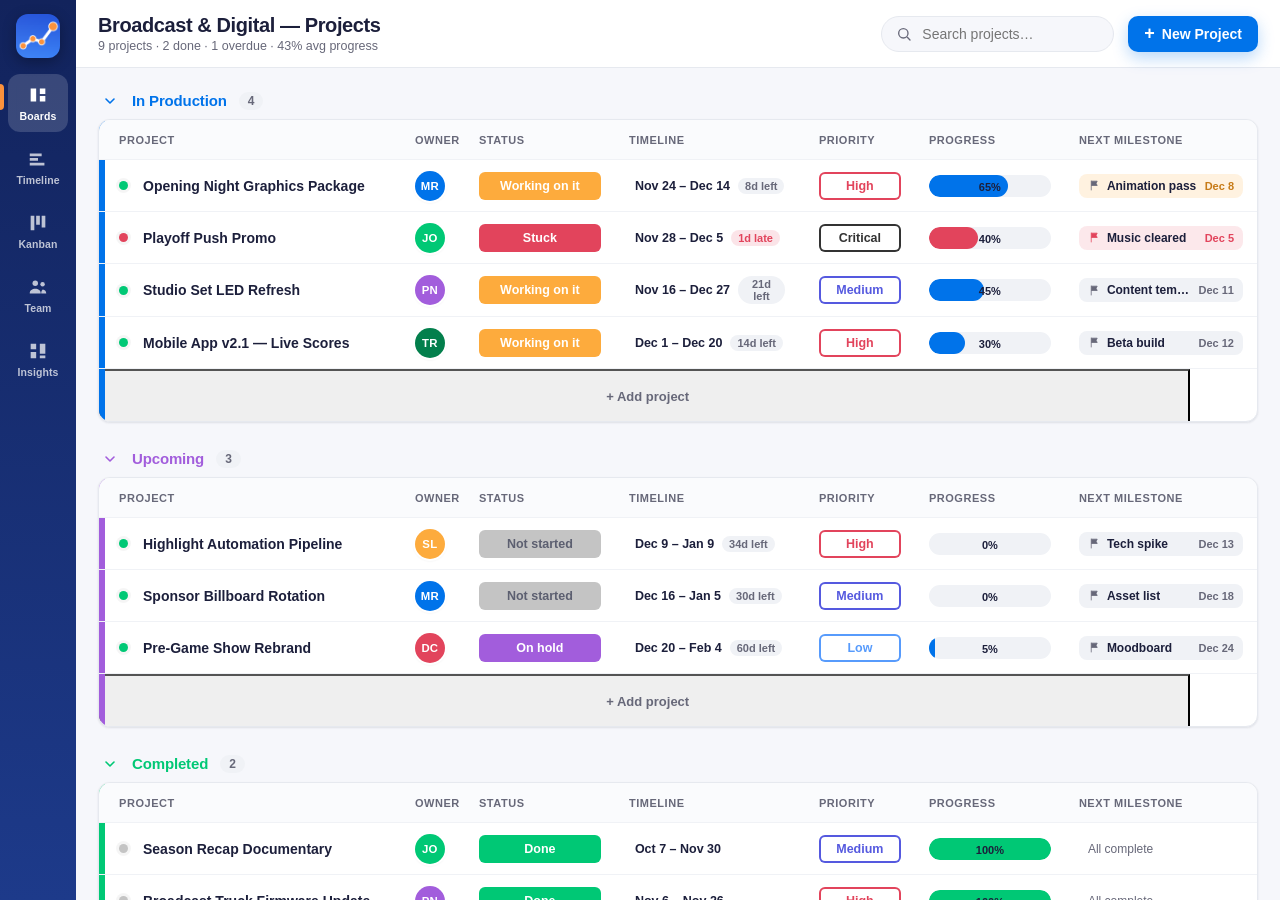
==== index.html @ 3820b5c5 "Build Line Sweep Pro — Monday-style project scheduling & tracking PWA A self-contained, installable " ====
<!DOCTYPE html>
<html lang="en">
<head>
  <meta charset="UTF-8" />
  <meta name="viewport" content="width=device-width, initial-scale=1.0, viewport-fit=cover, maximum-scale=1.0" />
  <meta name="theme-color" content="#1d4ed8" />
  <title>Line Sweep Pro — Project Scheduling & Tracking</title>
  <meta name="description" content="Assign, track, monitor and set milestone dates for your team's projects." />

  <!-- PWA / iPhone home-screen -->
  <link rel="manifest" href="manifest.webmanifest" />
  <link rel="apple-touch-icon" href="icons/apple-touch-icon.png" />
  <meta name="apple-mobile-web-app-capable" content="yes" />
  <meta name="apple-mobile-web-app-status-bar-style" content="black-translucent" />
  <meta name="apple-mobile-web-app-title" content="Line Sweep Pro" />

  <link rel="stylesheet" href="css/styles.css" />
</head>
<body>
  <div id="app" class="app">
    <!-- Slim icon rail (desktop) -->
    <nav class="rail" aria-label="Primary">
      <div class="rail__logo" title="Line Sweep Pro">
        <img src="icons/icon-192.png" alt="Line Sweep Pro" />
      </div>
      <button class="rail__btn is-active" data-nav="board" title="Boards">
        <svg viewBox="0 0 24 24"><path d="M4 5h6v14H4zM14 5h6v6h-6zM14 13h6v6h-6z"/></svg>
        <span>Boards</span>
      </button>
      <button class="rail__btn" data-nav="timeline" title="Timeline">
        <svg viewBox="0 0 24 24"><path d="M3 6h13v3H3zM3 11h9v3H3zM3 16h16v3H3z"/></svg>
        <span>Timeline</span>
      </button>
      <button class="rail__btn" data-nav="kanban" title="Kanban">
        <svg viewBox="0 0 24 24"><path d="M4 4h4v16H4zM10 4h4v10h-4zM16 4h4v13h-4z"/></svg>
        <span>Kanban</span>
      </button>
      <button class="rail__btn" data-nav="people" title="Team">
        <svg viewBox="0 0 24 24"><circle cx="9" cy="8" r="3"/><circle cx="17" cy="9" r="2.4"/><path d="M3 19c0-3.3 2.7-5 6-5s6 1.7 6 5zM15.5 19c0-2 .6-3.4 1.7-4.2 2.4.3 3.8 1.9 3.8 4.2z"/></svg>
        <span>Team</span>
      </button>
      <button class="rail__btn" data-nav="dashboard" title="Dashboard">
        <svg viewBox="0 0 24 24"><path d="M4 13h6v7H4zM4 4h6v6H4zM14 4h6v11h-6zM14 17h6v3h-6z"/></svg>
        <span>Insights</span>
      </button>
    </nav>

    <!-- Main -->
    <main class="main">
      <header class="topbar">
        <button class="topbar__menu" id="menuBtn" aria-label="Menu">
          <svg viewBox="0 0 24 24"><path d="M3 6h18M3 12h18M3 18h18" stroke="currentColor" stroke-width="2" fill="none" stroke-linecap="round"/></svg>
        </button>
        <div class="topbar__title">
          <h1 id="viewTitle">Projects</h1>
          <p id="viewSubtitle" class="topbar__sub"></p>
        </div>
        <div class="topbar__search">
          <svg viewBox="0 0 24 24"><circle cx="11" cy="11" r="7" fill="none" stroke="currentColor" stroke-width="2"/><path d="M21 21l-4-4" stroke="currentColor" stroke-width="2" stroke-linecap="round"/></svg>
          <input id="searchInput" type="search" placeholder="Search projects…" autocomplete="off" />
        </div>
        <button class="btn btn--primary topbar__add" id="addProjectBtn">
          <span class="btn__plus">+</span><span class="btn__label">New Project</span>
        </button>
      </header>

      <div id="viewRoot" class="view-root"></div>
    </main>

    <!-- Mobile bottom tab bar -->
    <nav class="tabbar" aria-label="Views">
      <button class="tabbar__btn is-active" data-nav="board"><svg viewBox="0 0 24 24"><path d="M4 5h6v14H4zM14 5h6v6h-6zM14 13h6v6h-6z"/></svg><span>Board</span></button>
      <button class="tabbar__btn" data-nav="timeline"><svg viewBox="0 0 24 24"><path d="M3 6h13v3H3zM3 11h9v3H3zM3 16h16v3H3z"/></svg><span>Timeline</span></button>
      <button class="tabbar__btn tabbar__btn--fab" id="addProjectBtnMobile" aria-label="New project"><span>+</span></button>
      <button class="tabbar__btn" data-nav="people"><svg viewBox="0 0 24 24"><circle cx="9" cy="8" r="3"/><circle cx="17" cy="9" r="2.4"/><path d="M3 19c0-3.3 2.7-5 6-5s6 1.7 6 5zM15.5 19c0-2 .6-3.4 1.7-4.2 2.4.3 3.8 1.9 3.8 4.2z"/></svg><span>Team</span></button>
      <button class="tabbar__btn" data-nav="dashboard"><svg viewBox="0 0 24 24"><path d="M4 13h6v7H4zM4 4h6v6H4zM14 4h6v11h-6zM14 17h6v3h-6z"/></svg><span>Insights</span></button>
    </nav>
  </div>

  <!-- Modal host -->
  <div id="modalHost" class="modal-host" hidden></div>
  <!-- Toast host -->
  <div id="toastHost" class="toast-host" aria-live="polite"></div>

  <script src="js/motion.js"></script>
  <script src="js/store.js"></script>
  <script src="js/app.js"></script>
</body>
</html>
---- css/styles.css ----
/* Line Sweep Pro — Monday-style design system.
   Palette nods to a blue/orange broadcast brand; motion lives in motion.js. */

:root {
  --blue: #0073ea;
  --blue-dark: #1d4ed8;
  --blue-600: #2563eb;
  --orange: #fb923c;
  --ink: #1c1f3b;
  --ink-soft: #676879;
  --line: #e6e9ef;
  --line-soft: #f0f2f6;
  --bg: #f6f7fb;
  --surface: #ffffff;
  --radius: 12px;
  --radius-sm: 8px;
  --shadow-sm: 0 1px 2px rgba(29, 37, 65, .06), 0 1px 3px rgba(29, 37, 65, .05);
  --shadow-md: 0 6px 20px rgba(29, 37, 65, .10);
  --shadow-lg: 0 18px 50px rgba(29, 37, 65, .22);
  --rail-w: 76px;
  --font: 'Figtree', -apple-system, BlinkMacSystemFont, 'Segoe UI', Roboto, Helvetica, Arial, sans-serif;
  --safe-b: env(safe-area-inset-bottom, 0px);
}

* { box-sizing: border-box; }
html, body { height: 100%; }
body {
  margin: 0;
  font-family: var(--font);
  color: var(--ink);
  background: var(--bg);
  -webkit-font-smoothing: antialiased;
  text-rendering: optimizeLegibility;
}
button { font-family: inherit; cursor: pointer; }
svg { display: block; }

/* ===== App shell ========================================================== */
.app {
  display: grid;
  grid-template-columns: var(--rail-w) 1fr;
  height: 100vh;
  height: 100dvh;
}

/* ----- Left rail ----- */
.rail {
  background: linear-gradient(180deg, #12235c 0%, #1d3a8a 100%);
  display: flex;
  flex-direction: column;
  align-items: center;
  padding: 14px 8px calc(14px + var(--safe-b));
  gap: 6px;
  overflow: hidden;
}
.rail__logo {
  width: 44px; height: 44px; border-radius: 12px; overflow: hidden;
  margin-bottom: 10px; box-shadow: 0 4px 14px rgba(0,0,0,.3); flex: none;
}
.rail__logo img { width: 100%; height: 100%; object-fit: cover; }
.rail__btn {
  width: 100%; border: 0; background: transparent; color: rgba(255,255,255,.72);
  display: flex; flex-direction: column; align-items: center; gap: 4px;
  padding: 10px 4px; border-radius: 12px; font-size: 10.5px; font-weight: 600;
  letter-spacing: .01em; transition: background .18s, color .18s, transform .18s;
}
.rail__btn svg { width: 22px; height: 22px; fill: currentColor; }
.rail__btn:hover { background: rgba(255,255,255,.10); color: #fff; transform: translateY(-1px); }
.rail__btn.is-active { background: rgba(255,255,255,.16); color: #fff; }
.rail__btn.is-active::before {
  content: ''; position: absolute; left: 0; width: 4px; height: 26px;
  background: var(--orange); border-radius: 0 4px 4px 0; margin-left: -8px;
}
.rail__btn { position: relative; }

/* ----- Main ----- */
.main { display: flex; flex-direction: column; min-width: 0; overflow: hidden; }

.topbar {
  display: flex; align-items: center; gap: 14px;
  padding: 14px 22px; background: var(--surface); border-bottom: 1px solid var(--line);
  flex: none;
}
.topbar__menu { display: none; border: 0; background: transparent; color: var(--ink); padding: 6px; border-radius: 8px; }
.topbar__menu svg { width: 24px; height: 24px; }
.topbar__title { min-width: 0; }
.topbar__title h1 { margin: 0; font-size: 20px; font-weight: 800; letter-spacing: -.02em; white-space: nowrap; overflow: hidden; text-overflow: ellipsis; }
.topbar__sub { margin: 2px 0 0; font-size: 12.5px; color: var(--ink-soft); white-space: nowrap; overflow: hidden; text-overflow: ellipsis; }
.topbar__search {
  margin-left: auto; display: flex; align-items: center; gap: 8px;
  background: var(--bg); border: 1px solid var(--line); border-radius: 999px;
  padding: 8px 14px; min-width: 220px; transition: box-shadow .18s, border-color .18s;
}
.topbar__search:focus-within { border-color: var(--blue); box-shadow: 0 0 0 3px rgba(0,115,234,.14); }
.topbar__search svg { width: 16px; height: 16px; color: var(--ink-soft); flex: none; }
.topbar__search input { border: 0; background: transparent; outline: none; font-size: 14px; width: 100%; color: var(--ink); }

.btn {
  border: 0; border-radius: 10px; padding: 10px 16px; font-size: 14px; font-weight: 700;
  display: inline-flex; align-items: center; gap: 7px; transition: transform .16s, box-shadow .18s, background .18s;
}
.btn:active { transform: scale(.97); }
.btn--primary { background: var(--blue); color: #fff; box-shadow: 0 6px 16px rgba(0,115,234,.28); }
.btn--primary:hover { background: #0060c4; box-shadow: 0 8px 22px rgba(0,115,234,.36); transform: translateY(-1px); }
.btn__plus { font-size: 18px; line-height: 1; margin-top: -2px; }
.btn--soft { background: var(--line-soft); color: var(--ink); }
.btn--soft:hover { background: #e6e9ef; }
.btn--ghost-danger { background: transparent; color: #e2445c; }
.btn--ghost-danger:hover { background: rgba(226,68,92,.10); }

.view-root { flex: 1; overflow: auto; padding: 22px; scroll-behavior: smooth; }

/* ===== Board (table) ====================================================== */
.board { max-width: 1240px; }
.group { margin-bottom: 26px; }
.group__head { display: flex; align-items: center; gap: 8px; margin-bottom: 8px; padding-left: 2px; }
.group__caret { border: 0; background: transparent; color: var(--group, var(--blue)); padding: 2px; border-radius: 6px; transition: transform .2s; }
.group__caret svg { width: 16px; height: 16px; transform: rotate(90deg); transition: transform .2s; }
.group__caret.is-collapsed svg { transform: rotate(0deg); }
.group__title { border: 0; background: transparent; font-size: 15px; font-weight: 800; letter-spacing: -.01em; padding: 2px 4px; border-radius: 6px; }
.group__title:hover { background: var(--line-soft); }
.group__count { font-size: 12px; color: var(--ink-soft); background: var(--line-soft); border-radius: 999px; padding: 2px 9px; font-weight: 700; }

.group__body {
  background: var(--surface); border: 1px solid var(--line); border-radius: var(--radius);
  overflow: hidden; box-shadow: var(--shadow-sm); position: relative;
}
.group__body::before {
  content: ''; position: absolute; left: 0; top: 0; bottom: 0; width: 6px; background: var(--group, var(--blue));
}

.row {
  display: grid;
  grid-template-columns: minmax(200px, 2.2fr) 64px 150px 190px 110px 150px minmax(160px, 1.4fr);
  align-items: center; border-bottom: 1px solid var(--line-soft); min-height: 52px;
}
.row:last-child { border-bottom: 0; }
.row--header { min-height: 40px; background: #fafbfd; position: sticky; top: 0; z-index: 2; }
.row:not(.row--header):not(.row--add):hover { background: #f7f9fd; }
.cell { padding: 8px 14px; min-width: 0; }
.cell--head { font-size: 11px; text-transform: uppercase; letter-spacing: .05em; color: var(--ink-soft); font-weight: 700; }
.cell:first-child { padding-left: 20px; }

.cell--name { display: flex; align-items: center; gap: 9px; }
.cell__name { border: 0; background: transparent; text-align: left; font-size: 14px; font-weight: 600; color: var(--ink); padding: 4px 6px; border-radius: 6px; width: 100%; overflow: hidden; text-overflow: ellipsis; white-space: nowrap; }
.cell__name:hover { background: var(--line-soft); }

.hdot { width: 9px; height: 9px; border-radius: 50%; flex: none; box-shadow: 0 0 0 3px rgba(0,0,0,.04); }
.hdot--ok { background: #00c875; }
.hdot--risk { background: #fdab3d; }
.hdot--overdue { background: #e2445c; }
.hdot--done { background: #c4c4c4; }

.avatar {
  --sz: 30px; width: var(--sz); height: var(--sz); border-radius: 50%;
  display: inline-flex; align-items: center; justify-content: center;
  color: #fff; font-size: calc(var(--sz) * .38); font-weight: 800; letter-spacing: .02em; flex: none;
  box-shadow: 0 0 0 2px #fff, 0 1px 3px rgba(0,0,0,.18);
}
.avatar--empty { background: #eceef3; box-shadow: inset 0 0 0 2px #dfe2ea; color: #b0b4c2; }
.owner-btn { border: 0; background: transparent; padding: 0; border-radius: 50%; transition: transform .16s; }
.owner-btn:hover { transform: scale(1.08); }

.pill {
  border: 0; color: #fff; font-size: 12.5px; font-weight: 700; border-radius: 6px;
  padding: 7px 10px; width: 100%; text-align: center; white-space: nowrap; overflow: hidden;
  text-overflow: ellipsis; transition: filter .16s, transform .16s;
}
.pill:hover { filter: brightness(1.05); transform: translateY(-1px); }
.pill--muted { color: #5c5f70; }
.pill--priority { background: transparent; color: var(--pc); box-shadow: inset 0 0 0 2px var(--pc); }
.pill--priority:hover { background: var(--pc); color: #fff; }

.timeline-chip { border: 0; background: transparent; display: flex; align-items: center; gap: 8px; padding: 4px 6px; border-radius: 6px; width: 100%; }
.timeline-chip:hover { background: var(--line-soft); }
.timeline-chip__text { font-size: 12.5px; color: var(--ink); font-weight: 600; white-space: nowrap; }
.timeline-chip__due { font-size: 11px; font-weight: 700; color: var(--ink-soft); background: var(--line-soft); border-radius: 999px; padding: 2px 7px; }
.timeline-chip__due.is-late { background: rgba(226,68,92,.14); color: #e2445c; }
.timeline-chip__due.is-soon { background: rgba(253,171,61,.18); color: #c77b17; }

.progress { position: relative; border: 0; background: var(--line-soft); border-radius: 999px; height: 22px; width: 100%; overflow: hidden; }
.progress__fill { position: absolute; left: 0; top: 0; bottom: 0; width: 0; border-radius: 999px; }
.progress__label { position: relative; z-index: 1; font-size: 11px; font-weight: 800; color: var(--ink); mix-blend-mode: normal; display: block; line-height: 22px; text-align: center; }

.ms-chip { display: flex; align-items: center; gap: 6px; font-size: 12px; color: var(--ink); background: var(--line-soft); border-radius: 8px; padding: 5px 9px; min-width: 0; }
.ms-chip__flag { width: 13px; height: 13px; color: var(--ink-soft); flex: none; }
.ms-chip__flag svg { width: 13px; height: 13px; }
.ms-chip__name { font-weight: 600; overflow: hidden; text-overflow: ellipsis; white-space: nowrap; }
.ms-chip__date { margin-left: auto; font-size: 11px; color: var(--ink-soft); font-weight: 700; flex: none; }
.ms-chip.is-late { background: rgba(226,68,92,.12); }
.ms-chip.is-late .ms-chip__date, .ms-chip.is-late .ms-chip__flag { color: #e2445c; }
.ms-chip.is-soon { background: rgba(253,171,61,.16); }
.ms-chip.is-soon .ms-chip__date { color: #c77b17; }
.ms-chip--empty { color: var(--ink-soft); background: transparent; }

.row--add { cursor: pointer; }
.row--add .cell { color: var(--ink-soft); font-weight: 600; font-size: 13px; grid-column: 1 / -1; }
.row--add:hover { background: #f7f9fd; }
.row--add:hover .cell { color: var(--blue); }

/* ===== Popover ============================================================ */
.popover {
  position: fixed; z-index: 200; background: var(--surface); border: 1px solid var(--line);
  border-radius: 12px; box-shadow: var(--shadow-lg); padding: 8px; min-width: 180px;
}
.popover--swatches { display: grid; grid-template-columns: 1fr; gap: 5px; min-width: 190px; }
.swatch { border: 0; color: #fff; font-weight: 700; font-size: 13px; padding: 9px 12px; border-radius: 8px; text-align: left; transition: transform .14s; }
.swatch:hover { transform: translateX(2px); filter: brightness(1.04); }
.popover--people { min-width: 240px; max-height: 320px; overflow: auto; }
.people-opt { display: grid; grid-template-columns: auto 1fr auto; align-items: center; gap: 9px; width: 100%; border: 0; background: transparent; padding: 7px 8px; border-radius: 8px; text-align: left; }
.people-opt:hover { background: var(--line-soft); }
.people-opt__name { font-size: 13.5px; font-weight: 600; }
.people-opt__role { font-size: 11px; color: var(--ink-soft); }
.popover--progress { min-width: 220px; padding: 14px; }
.popover__label { font-size: 13px; font-weight: 700; margin-bottom: 10px; }
.popover--menu { min-width: 210px; }
.menu-opt { display: block; width: 100%; text-align: left; border: 0; background: transparent; padding: 10px 12px; border-radius: 8px; font-size: 13.5px; font-weight: 600; }
.menu-opt:hover { background: var(--line-soft); }
.menu-opt--danger { color: #e2445c; }

.range { -webkit-appearance: none; appearance: none; width: 100%; height: 6px; border-radius: 999px; background: var(--line); outline: none; }
.range::-webkit-slider-thumb { -webkit-appearance: none; width: 20px; height: 20px; border-radius: 50%; background: var(--blue); cursor: pointer; box-shadow: 0 2px 6px rgba(0,115,234,.4); border: 2px solid #fff; }
.range::-moz-range-thumb { width: 18px; height: 18px; border-radius: 50%; background: var(--blue); cursor: pointer; border: 2px solid #fff; }

/* ===== Timeline (Gantt) =================================================== */
.timeline { background: var(--surface); border: 1px solid var(--line); border-radius: var(--radius); box-shadow: var(--shadow-sm); overflow: hidden; }
.timeline__scroll { overflow-x: auto; }
.timeline__inner { position: relative; min-width: 100%; }
.timeline__months { display: flex; border-bottom: 1px solid var(--line); background: #fafbfd; position: sticky; top: 0; z-index: 3; }
.timeline__month { font-size: 12px; font-weight: 800; color: var(--ink-soft); padding: 10px 12px; border-left: 1px solid var(--line-soft); white-space: nowrap; }
.timeline__today { position: absolute; top: 0; bottom: 0; width: 2px; background: var(--orange); z-index: 1; pointer-events: none; }
.timeline__today-flag { position: absolute; top: 4px; left: 3px; background: var(--orange); color: #fff; font-size: 10px; font-weight: 800; padding: 2px 6px; border-radius: 5px; white-space: nowrap; }
.timeline__rows { position: relative; }
.timeline__row { display: flex; align-items: center; border-bottom: 1px solid var(--line-soft); min-height: 46px; }
.timeline__row:last-child { border-bottom: 0; }
.timeline__label { width: 240px; flex: none; display: flex; align-items: center; gap: 8px; border: 0; background: transparent; text-align: left; padding: 8px 14px; position: sticky; left: 0; background: var(--surface); z-index: 2; border-right: 1px solid var(--line); }
.timeline__label-text { font-size: 13px; font-weight: 600; overflow: hidden; text-overflow: ellipsis; white-space: nowrap; }
.timeline__track { position: relative; flex: 1; height: 46px; }
.gbar { position: absolute; top: 9px; height: 28px; border: 0; border-radius: 8px; box-shadow: 0 2px 6px rgba(0,0,0,.14); overflow: hidden; display: flex; align-items: center; padding: 0 8px; transition: transform .16s, box-shadow .16s; }
.gbar:hover { transform: translateY(-1px); box-shadow: 0 6px 14px rgba(0,0,0,.22); }
.gbar__fill { position: absolute; left: 0; top: 0; bottom: 0; background: rgba(255,255,255,.28); }
.gbar__label { position: relative; z-index: 1; color: #fff; font-size: 11px; font-weight: 800; text-shadow: 0 1px 2px rgba(0,0,0,.25); }
.gdia { position: absolute; top: 16px; width: 12px; height: 12px; background: #fff; border: 2px solid var(--ink); transform: rotate(45deg); border-radius: 2px; z-index: 2; box-shadow: 0 1px 3px rgba(0,0,0,.2); }
.gdia.is-done { background: var(--ink); }

/* ===== Kanban ============================================================= */
.kanban { display: flex; gap: 14px; align-items: flex-start; min-height: 100%; padding-bottom: 8px; }
.kcol { background: var(--line-soft); border-radius: var(--radius); width: 280px; flex: none; display: flex; flex-direction: column; max-height: 100%; }
.kcol__head { display: flex; align-items: center; gap: 8px; padding: 12px 14px; font-weight: 800; }
.kcol__dot { width: 10px; height: 10px; border-radius: 50%; background: var(--c); }
.kcol__title { font-size: 13.5px; }
.kcol__count { margin-left: auto; font-size: 12px; color: var(--ink-soft); background: var(--surface); border-radius: 999px; padding: 1px 9px; font-weight: 700; }
.kcol__list { padding: 4px 10px 12px; display: flex; flex-direction: column; gap: 10px; overflow-y: auto; min-height: 60px; border-radius: 10px; transition: background .18s, box-shadow .18s; }
.kcol__list.is-over { background: rgba(0,115,234,.08); box-shadow: inset 0 0 0 2px rgba(0,115,234,.35); }

.kcard { background: var(--surface); border-radius: 10px; border: 1px solid var(--line); box-shadow: var(--shadow-sm); padding: 12px; border-left: 4px solid var(--pc); cursor: grab; transition: box-shadow .16s, transform .16s; }
.kcard:hover { box-shadow: var(--shadow-md); transform: translateY(-2px); }
.kcard.is-dragging { opacity: .5; cursor: grabbing; transform: rotate(1.5deg) scale(1.02); box-shadow: var(--shadow-lg); }
.kcard__top { display: flex; align-items: center; justify-content: space-between; margin-bottom: 8px; }
.ptag { font-size: 10.5px; font-weight: 800; text-transform: uppercase; letter-spacing: .04em; color: var(--pc); background: color-mix(in srgb, var(--pc) 14%, white); padding: 3px 8px; border-radius: 999px; }
.kcard__title { border: 0; background: transparent; text-align: left; font-size: 14px; font-weight: 700; color: var(--ink); padding: 0; width: 100%; line-height: 1.3; }
.kcard__title:hover { color: var(--blue); }
.kcard__meta { display: flex; align-items: center; gap: 8px; margin: 10px 0 8px; }
.kcard__due { font-size: 11.5px; font-weight: 700; color: var(--ink-soft); margin-left: auto; }
.kcard__due.is-late { color: #e2445c; } .kcard__due.is-soon { color: #c77b17; }
.kcard__progress { height: 6px; border-radius: 999px; background: var(--line-soft); overflow: hidden; }
.kcard__progress-fill { display: block; height: 100%; width: 0; border-radius: 999px; }
.kcard__ms { display: flex; align-items: center; gap: 6px; margin-top: 9px; font-size: 11.5px; color: var(--ink-soft); font-weight: 600; }
.kcard__ms-flag { width: 12px; height: 12px; flex: none; } .kcard__ms-flag svg { width: 12px; height: 12px; }

/* ===== People ============================================================= */
.people-grid { display: grid; grid-template-columns: repeat(auto-fill, minmax(300px, 1fr)); gap: 16px; max-width: 1240px; }
.pcard { background: var(--surface); border: 1px solid var(--line); border-radius: var(--radius); box-shadow: var(--shadow-sm); padding: 16px; }
.pcard__head { display: flex; align-items: center; gap: 12px; margin-bottom: 14px; }
.pcard__name { font-size: 15px; font-weight: 800; }
.pcard__role { font-size: 12px; color: var(--ink-soft); }
.pcard__stats { display: grid; grid-template-columns: repeat(3,1fr); gap: 8px; margin-bottom: 14px; }
.pstat { background: var(--bg); border-radius: 10px; padding: 10px; text-align: center; }
.pstat__value { font-size: 20px; font-weight: 800; }
.pstat__label { font-size: 10.5px; color: var(--ink-soft); text-transform: uppercase; letter-spacing: .04em; font-weight: 700; margin-top: 2px; }
.pstat--danger .pstat__value { color: #e2445c; }
.pcard__cap { margin-bottom: 12px; }
.pcard__cap-label { display: flex; justify-content: space-between; font-size: 11.5px; font-weight: 700; color: var(--ink-soft); margin-bottom: 6px; }
.pcard__cap-level { padding: 1px 8px; border-radius: 999px; }
.pcard__cap-level--high { background: rgba(226,68,92,.14); color: #e2445c; }
.pcard__cap-level--balanced { background: rgba(0,115,234,.12); color: var(--blue); }
.pcard__cap-level--free { background: var(--line-soft); color: var(--ink-soft); }
.pcard__cap-bar { height: 8px; border-radius: 999px; background: var(--line-soft); overflow: hidden; }
.pcard__cap-fill { display: block; height: 100%; width: 0; border-radius: 999px; }
.pcard__projects { display: flex; flex-direction: column; gap: 2px; border-top: 1px solid var(--line-soft); padding-top: 8px; }
.pcard__proj { display: flex; align-items: center; gap: 9px; border: 0; background: transparent; text-align: left; padding: 7px 6px; border-radius: 8px; }
.pcard__proj:hover { background: var(--line-soft); }
.pcard__proj-dot { width: 8px; height: 8px; border-radius: 50%; flex: none; }
.pcard__proj-name { font-size: 13px; font-weight: 600; overflow: hidden; text-overflow: ellipsis; white-space: nowrap; }
.pcard__proj-due { margin-left: auto; font-size: 11px; color: var(--ink-soft); font-weight: 700; flex: none; }
.pcard__empty { font-size: 12.5px; color: var(--ink-soft); padding: 8px 4px; }

/* ===== Dashboard ========================================================== */
.dash { max-width: 1240px; }
.dash__kpis { display: grid; grid-template-columns: repeat(4, 1fr); gap: 14px; margin-bottom: 16px; }
.kpi { background: var(--surface); border: 1px solid var(--line); border-radius: var(--radius); box-shadow: var(--shadow-sm); padding: 16px; display: flex; align-items: center; gap: 14px; position: relative; overflow: hidden; }
.kpi::after { content: ''; position: absolute; left: 0; top: 0; bottom: 0; width: 5px; background: var(--c); }
.kpi__icon { width: 44px; height: 44px; border-radius: 12px; display: flex; align-items: center; justify-content: center; background: color-mix(in srgb, var(--c) 14%, white); color: var(--c); flex: none; }
.kpi__icon svg { width: 24px; height: 24px; fill: currentColor; }
.kpi__value { font-size: 28px; font-weight: 800; line-height: 1; letter-spacing: -.02em; }
.kpi__label { font-size: 12px; color: var(--ink-soft); font-weight: 600; margin-top: 4px; }

.dash__cols { display: grid; grid-template-columns: 1fr 1fr; gap: 14px; margin-bottom: 16px; }
.card { background: var(--surface); border: 1px solid var(--line); border-radius: var(--radius); box-shadow: var(--shadow-sm); padding: 18px; }
.card__title { font-size: 14px; font-weight: 800; margin-bottom: 14px; }
.dash__empty { font-size: 13px; color: var(--ink-soft); padding: 10px 0; }

.donut-wrap { display: flex; align-items: center; gap: 18px; flex-wrap: wrap; }
.donut { width: 168px; height: 168px; flex: none; }
.donut__num { font-size: 30px; font-weight: 800; fill: var(--ink); }
.donut__sub { font-size: 11px; fill: var(--ink-soft); font-weight: 600; }
.donut__legend { flex: 1; min-width: 150px; display: flex; flex-direction: column; gap: 7px; }
.donut__legend-item { display: flex; align-items: center; gap: 9px; font-size: 13px; }
.donut__legend-dot { width: 11px; height: 11px; border-radius: 3px; }
.donut__legend-label { font-weight: 600; }
.donut__legend-count { margin-left: auto; font-weight: 800; color: var(--ink-soft); }

.wlchart { display: flex; flex-direction: column; gap: 12px; }
.wlchart__row { display: grid; grid-template-columns: 120px 1fr 30px; align-items: center; gap: 10px; }
.wlchart__name { display: flex; align-items: center; gap: 7px; font-size: 12.5px; font-weight: 600; }
.wlchart__track { display: flex; height: 22px; border-radius: 6px; overflow: hidden; background: var(--line-soft); }
.wlchart__seg { width: 0; transition: width .7s cubic-bezier(.22,1.2,.36,1); }
.wlchart__total { font-size: 13px; font-weight: 800; text-align: right; color: var(--ink-soft); }
.wlchart__legend { display: flex; gap: 16px; margin-top: 14px; font-size: 12px; color: var(--ink-soft); font-weight: 600; }
.wlchart__legend-item { display: flex; align-items: center; gap: 6px; }
.wlchart__legend-dot { width: 10px; height: 10px; border-radius: 3px; }

.up-item { display: grid; grid-template-columns: auto 1fr auto auto; align-items: center; gap: 12px; width: 100%; border: 0; background: transparent; text-align: left; padding: 11px 8px; border-radius: 10px; border-bottom: 1px solid var(--line-soft); }
.up-item:last-child { border-bottom: 0; }
.up-item:hover { background: var(--bg); }
.up-item__flag { width: 30px; height: 30px; border-radius: 8px; display: flex; align-items: center; justify-content: center; background: var(--line-soft); color: var(--ink-soft); flex: none; }
.up-item__flag svg { width: 16px; height: 16px; }
.up-item__flag.is-late { background: rgba(226,68,92,.14); color: #e2445c; }
.up-item__flag.is-soon { background: rgba(253,171,61,.18); color: #c77b17; }
.up-item__name { font-size: 13.5px; font-weight: 700; }
.up-item__proj { font-size: 11.5px; color: var(--ink-soft); }
.up-item__when { font-size: 12px; font-weight: 800; color: var(--ink-soft); }
.up-item__when.is-late { color: #e2445c; } .up-item__when.is-soon { color: #c77b17; }

/* ===== Modal ============================================================== */
.modal-host { position: fixed; inset: 0; z-index: 300; display: flex; align-items: center; justify-content: center; padding: 20px; }
.modal-backdrop { position: absolute; inset: 0; background: rgba(20,26,50,.5); backdrop-filter: blur(2px); }
.modal { position: relative; background: var(--surface); border-radius: 16px; box-shadow: var(--shadow-lg); width: 100%; max-width: 560px; max-height: 90vh; display: flex; flex-direction: column; overflow: hidden; }
.modal__head { display: flex; align-items: center; justify-content: space-between; padding: 18px 22px; border-bottom: 1px solid var(--line); }
.modal__eyebrow { font-size: 12px; font-weight: 800; text-transform: uppercase; letter-spacing: .06em; color: var(--blue); }
.modal__close { border: 0; background: var(--line-soft); width: 30px; height: 30px; border-radius: 8px; font-size: 20px; color: var(--ink-soft); line-height: 1; }
.modal__close:hover { background: #e6e9ef; color: var(--ink); }
.modal__body { padding: 20px 22px; overflow-y: auto; }
.field { margin-bottom: 16px; }
.field__label { display: block; font-size: 12px; font-weight: 700; color: var(--ink-soft); margin-bottom: 6px; }
.input { width: 100%; border: 1px solid var(--line); border-radius: 10px; padding: 11px 13px; font-size: 14px; font-family: inherit; color: var(--ink); background: var(--surface); outline: none; transition: border-color .16s, box-shadow .16s; }
.input:focus { border-color: var(--blue); box-shadow: 0 0 0 3px rgba(0,115,234,.14); }
.input--area { resize: vertical; min-height: 62px; }
.input--select { appearance: none; background-image: url("data:image/svg+xml,%3Csvg xmlns='http://www.w3.org/2000/svg' viewBox='0 0 24 24'%3E%3Cpath d='M7 10l5 5 5-5' fill='none' stroke='%23676879' stroke-width='2' stroke-linecap='round'/%3E%3C/svg%3E"); background-repeat: no-repeat; background-position: right 10px center; background-size: 18px; padding-right: 34px; }
.input--sm { padding: 8px 10px; font-size: 13px; }
.input--date { max-width: 150px; }
.form-grid { display: grid; grid-template-columns: 1fr 1fr; gap: 12px; margin-bottom: 16px; }
.form-grid .field { margin-bottom: 0; }

.ms-editor { display: flex; flex-direction: column; gap: 8px; }
.ms-editor__row { display: grid; grid-template-columns: auto 1fr auto auto; align-items: center; gap: 8px; }
.ms-editor__chk { width: 18px; height: 18px; accent-color: #00c875; }
.ms-editor__del { border: 0; background: var(--line-soft); color: var(--ink-soft); width: 28px; height: 28px; border-radius: 7px; font-size: 16px; line-height: 1; flex: none; }
.ms-editor__del:hover { background: rgba(226,68,92,.12); color: #e2445c; }
.ms-editor__add { border: 1px dashed var(--line); background: transparent; color: var(--blue); font-weight: 700; font-size: 13px; padding: 9px; border-radius: 8px; }
.ms-editor__add:hover { background: rgba(0,115,234,.05); border-color: var(--blue); }

.modal__foot { display: flex; align-items: center; gap: 10px; padding: 16px 22px; border-top: 1px solid var(--line); background: #fafbfd; }
.modal__foot-spacer { flex: 1; }

/* ===== Toast & FX ========================================================= */
.toast-host { position: fixed; bottom: calc(20px + var(--safe-b)); left: 50%; transform: translateX(-50%); z-index: 400; display: flex; flex-direction: column; gap: 8px; align-items: center; pointer-events: none; }
.toast { background: var(--ink); color: #fff; font-size: 13.5px; font-weight: 600; padding: 11px 18px; border-radius: 999px; box-shadow: var(--shadow-lg); }
.toast--success { background: #00854d; }
.toast--info { background: #2b3350; }
.fx-ring { position: fixed; z-index: 500; width: 60px; height: 60px; border-radius: 50%; border: 3px solid var(--orange); pointer-events: none; }

/* ===== Mobile bottom tab bar ============================================== */
.tabbar { display: none; }

/* ===== Responsive ========================================================= */
@media (max-width: 900px) {
  .app { grid-template-columns: 1fr; }
  .rail { display: none; }
  .topbar__menu { display: block; }
  .topbar { padding: 12px 16px; gap: 10px; }
  .topbar__search { min-width: 0; width: 42px; padding: 8px; transition: width .2s; }
  .topbar__search input { width: 0; padding: 0; }
  .topbar__search:focus-within { width: 200px; }
  .topbar__search:focus-within input { width: 100%; }
  .topbar__add .btn__label { display: none; }
  .topbar__add { padding: 10px 12px; }
  .view-root { padding: 14px 12px calc(80px + var(--safe-b)); }

  /* Table → stacked cards on mobile */
  .row--header { display: none; }
  .group__body::before { width: 5px; }
  .row {
    grid-template-columns: 1fr 1fr; grid-template-areas:
      'name name' 'status priority' 'owner timeline' 'progress progress' 'milestone milestone';
    gap: 4px 10px; padding: 12px 14px 14px; align-items: center;
  }
  .cell { padding: 4px 0; }
  .cell:first-child { padding-left: 0; }
  .cell--name { grid-area: name; }
  .cell--owner { grid-area: owner; }
  .cell--status { grid-area: status; }
  .cell--timeline { grid-area: timeline; justify-self: end; }
  .cell--priority { grid-area: priority; }
  .cell--progress { grid-area: progress; }
  .cell--milestone { grid-area: milestone; }
  .cell--owner::before, .cell--status::before, .cell--priority::before { content: attr(data-label); }

  .dash__kpis { grid-template-columns: 1fr 1fr; }
  .dash__cols { grid-template-columns: 1fr; }
  .people-grid { grid-template-columns: 1fr; }
  .modal-host { padding: 0; align-items: flex-end; }
  .modal { max-width: 100%; border-radius: 18px 18px 0 0; max-height: 92vh; }

  .tabbar {
    display: flex; position: fixed; bottom: 0; left: 0; right: 0; z-index: 100;
    background: var(--surface); border-top: 1px solid var(--line);
    padding: 6px 6px calc(6px + var(--safe-b)); justify-content: space-around; align-items: center;
    box-shadow: 0 -4px 20px rgba(29,37,65,.08);
  }
  .tabbar__btn { border: 0; background: transparent; color: var(--ink-soft); display: flex; flex-direction: column; align-items: center; gap: 3px; font-size: 10px; font-weight: 700; padding: 6px 10px; border-radius: 10px; flex: 1; transition: color .16s; }
  .tabbar__btn svg { width: 22px; height: 22px; fill: currentColor; }
  .tabbar__btn.is-active { color: var(--blue); }
  .tabbar__btn--fab { flex: none; background: var(--blue); color: #fff; width: 52px; height: 52px; border-radius: 16px; margin-top: -18px; box-shadow: 0 8px 20px rgba(0,115,234,.4); justify-content: center; }
  .tabbar__btn--fab span { font-size: 30px; font-weight: 300; line-height: 1; margin-top: -3px; }
}

@media (max-width: 420px) {
  .dash__kpis { grid-template-columns: 1fr 1fr; }
  .row { grid-template-columns: 1fr; grid-template-areas: 'name' 'status' 'timeline' 'progress' 'owner' 'priority' 'milestone'; }
  .cell--timeline { justify-self: start; }
}

@media (prefers-reduced-motion: reduce) {
  * { scroll-behavior: auto !important; }
}
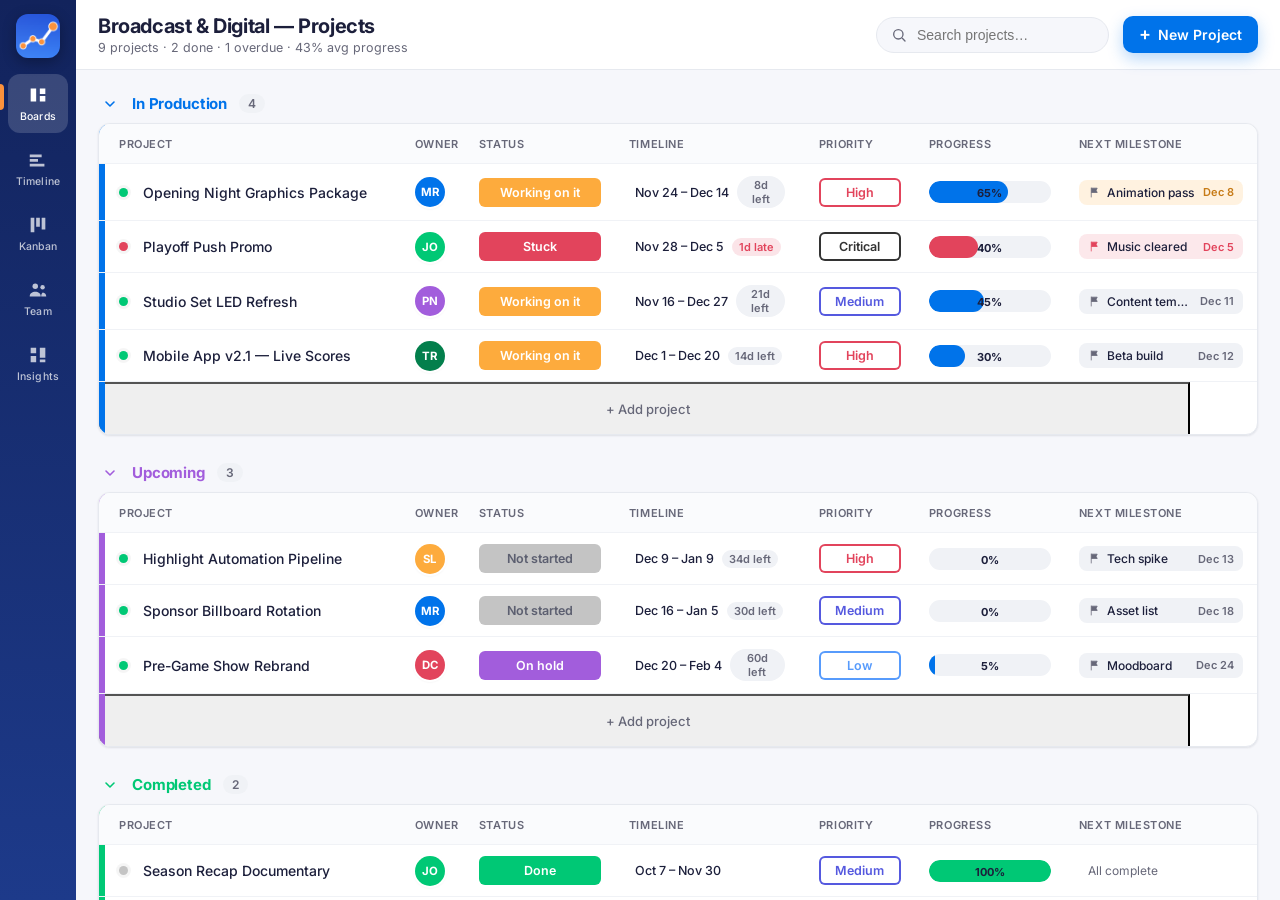
==== commit 25169ddb: "Switch UI font to Inter and lighten weights - Load Inter (300–700) and set it as the primary UI font" ====
--- a/index.html
+++ b/index.html
@@ -14,6 +14,14 @@
   <meta name="apple-mobile-web-app-status-bar-style" content="black-translucent" />
   <meta name="apple-mobile-web-app-title" content="Line Sweep Pro" />
 
+  <link rel="preconnect" href="https://fonts.googleapis.com" />
+  <link rel="preconnect" href="https://fonts.gstatic.com" crossorigin />
+  <!-- Load Inter non-render-blocking: the app must never wait on the font host
+       (offline / slow network). Renders instantly in the fallback, then swaps
+       to Inter when it arrives (display=swap). -->
+  <link rel="stylesheet" href="https://fonts.googleapis.com/css2?family=Inter:wght@300..700&display=swap"
+        media="print" onload="this.media='all'" />
+  <noscript><link rel="stylesheet" href="https://fonts.googleapis.com/css2?family=Inter:wght@300..700&display=swap" /></noscript>
   <link rel="stylesheet" href="css/styles.css" />
 </head>
 <body>
--- a/css/styles.css
+++ b/css/styles.css
@@ -14,11 +14,18 @@
   --surface: #ffffff;
   --radius: 12px;
   --radius-sm: 8px;
+  /* Motion — the house style ("On Air"): one settle curve, three speeds.
+     Reference these (or Motion.EASE/DUR in js/motion.js) for anything that moves. */
+  --ease-settle: cubic-bezier(0.22, 1, 0.36, 1);  /* decelerate into place */
+  --ease-standard: cubic-bezier(0.4, 0, 0.2, 1);  /* symmetric ease */
+  --motion-fast: 130ms;   /* taps, chips, hovers */
+  --motion: 190ms;        /* the default — reorders, panels, selection */
+  --motion-slow: 280ms;   /* larger surfaces */
   --shadow-sm: 0 1px 2px rgba(29, 37, 65, .06), 0 1px 3px rgba(29, 37, 65, .05);
   --shadow-md: 0 6px 20px rgba(29, 37, 65, .10);
   --shadow-lg: 0 18px 50px rgba(29, 37, 65, .22);
   --rail-w: 76px;
-  --font: 'Figtree', -apple-system, BlinkMacSystemFont, 'Segoe UI', Roboto, Helvetica, Arial, sans-serif;
+  --font: 'Inter', -apple-system, BlinkMacSystemFont, 'Segoe UI', Roboto, Helvetica, Arial, sans-serif;
   --safe-b: env(safe-area-inset-bottom, 0px);
 }
 
@@ -34,6 +41,10 @@
 }
 button { font-family: inherit; cursor: pointer; }
 svg { display: block; }
+/* The [hidden] attribute must always win, even over component display rules
+   (e.g. .modal-host { display: flex }). Without this the hidden modal layer
+   stays as a full-screen overlay and swallows every click. */
+[hidden] { display: none !important; }
 
 /* ===== App shell ========================================================== */
 .app {
@@ -61,7 +72,7 @@
 .rail__btn {
   width: 100%; border: 0; background: transparent; color: rgba(255,255,255,.72);
   display: flex; flex-direction: column; align-items: center; gap: 4px;
-  padding: 10px 4px; border-radius: 12px; font-size: 10.5px; font-weight: 600;
+  padding: 10px 4px; border-radius: 12px; font-size: 10.5px; font-weight: 500;
   letter-spacing: .01em; transition: background .18s, color .18s, transform .18s;
 }
 .rail__btn svg { width: 22px; height: 22px; fill: currentColor; }
@@ -84,7 +95,7 @@
 .topbar__menu { display: none; border: 0; background: transparent; color: var(--ink); padding: 6px; border-radius: 8px; }
 .topbar__menu svg { width: 24px; height: 24px; }
 .topbar__title { min-width: 0; }
-.topbar__title h1 { margin: 0; font-size: 20px; font-weight: 800; letter-spacing: -.02em; white-space: nowrap; overflow: hidden; text-overflow: ellipsis; }
+.topbar__title h1 { margin: 0; font-size: 20px; font-weight: 700; letter-spacing: -.02em; white-space: nowrap; overflow: hidden; text-overflow: ellipsis; }
 .topbar__sub { margin: 2px 0 0; font-size: 12.5px; color: var(--ink-soft); white-space: nowrap; overflow: hidden; text-overflow: ellipsis; }
 .topbar__search {
   margin-left: auto; display: flex; align-items: center; gap: 8px;
@@ -96,7 +107,7 @@
 .topbar__search input { border: 0; background: transparent; outline: none; font-size: 14px; width: 100%; color: var(--ink); }
 
 .btn {
-  border: 0; border-radius: 10px; padding: 10px 16px; font-size: 14px; font-weight: 700;
+  border: 0; border-radius: 10px; padding: 10px 16px; font-size: 14px; font-weight: 600;
   display: inline-flex; align-items: center; gap: 7px; transition: transform .16s, box-shadow .18s, background .18s;
 }
 .btn:active { transform: scale(.97); }
@@ -115,11 +126,11 @@
 .group { margin-bottom: 26px; }
 .group__head { display: flex; align-items: center; gap: 8px; margin-bottom: 8px; padding-left: 2px; }
 .group__caret { border: 0; background: transparent; color: var(--group, var(--blue)); padding: 2px; border-radius: 6px; transition: transform .2s; }
-.group__caret svg { width: 16px; height: 16px; transform: rotate(90deg); transition: transform .2s; }
+.group__caret svg { width: 16px; height: 16px; transform: rotate(90deg); transition: transform var(--motion) var(--ease-settle); }
 .group__caret.is-collapsed svg { transform: rotate(0deg); }
-.group__title { border: 0; background: transparent; font-size: 15px; font-weight: 800; letter-spacing: -.01em; padding: 2px 4px; border-radius: 6px; }
+.group__title { border: 0; background: transparent; font-size: 15px; font-weight: 700; letter-spacing: -.01em; padding: 2px 4px; border-radius: 6px; }
 .group__title:hover { background: var(--line-soft); }
-.group__count { font-size: 12px; color: var(--ink-soft); background: var(--line-soft); border-radius: 999px; padding: 2px 9px; font-weight: 700; }
+.group__count { font-size: 12px; color: var(--ink-soft); background: var(--line-soft); border-radius: 999px; padding: 2px 9px; font-weight: 600; }
 
 .group__body {
   background: var(--surface); border: 1px solid var(--line); border-radius: var(--radius);
@@ -138,11 +149,11 @@
 .row--header { min-height: 40px; background: #fafbfd; position: sticky; top: 0; z-index: 2; }
 .row:not(.row--header):not(.row--add):hover { background: #f7f9fd; }
 .cell { padding: 8px 14px; min-width: 0; }
-.cell--head { font-size: 11px; text-transform: uppercase; letter-spacing: .05em; color: var(--ink-soft); font-weight: 700; }
+.cell--head { font-size: 11px; text-transform: uppercase; letter-spacing: .05em; color: var(--ink-soft); font-weight: 600; }
 .cell:first-child { padding-left: 20px; }
 
 .cell--name { display: flex; align-items: center; gap: 9px; }
-.cell__name { border: 0; background: transparent; text-align: left; font-size: 14px; font-weight: 600; color: var(--ink); padding: 4px 6px; border-radius: 6px; width: 100%; overflow: hidden; text-overflow: ellipsis; white-space: nowrap; }
+.cell__name { border: 0; background: transparent; text-align: left; font-size: 14px; font-weight: 500; color: var(--ink); padding: 4px 6px; border-radius: 6px; width: 100%; overflow: hidden; text-overflow: ellipsis; white-space: nowrap; }
 .cell__name:hover { background: var(--line-soft); }
 
 .hdot { width: 9px; height: 9px; border-radius: 50%; flex: none; box-shadow: 0 0 0 3px rgba(0,0,0,.04); }
@@ -154,7 +165,7 @@
 .avatar {
   --sz: 30px; width: var(--sz); height: var(--sz); border-radius: 50%;
   display: inline-flex; align-items: center; justify-content: center;
-  color: #fff; font-size: calc(var(--sz) * .38); font-weight: 800; letter-spacing: .02em; flex: none;
+  color: #fff; font-size: calc(var(--sz) * .38); font-weight: 700; letter-spacing: .02em; flex: none;
   box-shadow: 0 0 0 2px #fff, 0 1px 3px rgba(0,0,0,.18);
 }
 .avatar--empty { background: #eceef3; box-shadow: inset 0 0 0 2px #dfe2ea; color: #b0b4c2; }
@@ -162,7 +173,7 @@
 .owner-btn:hover { transform: scale(1.08); }
 
 .pill {
-  border: 0; color: #fff; font-size: 12.5px; font-weight: 700; border-radius: 6px;
+  border: 0; color: #fff; font-size: 12.5px; font-weight: 600; border-radius: 6px;
   padding: 7px 10px; width: 100%; text-align: center; white-space: nowrap; overflow: hidden;
   text-overflow: ellipsis; transition: filter .16s, transform .16s;
 }
@@ -173,20 +184,20 @@
 
 .timeline-chip { border: 0; background: transparent; display: flex; align-items: center; gap: 8px; padding: 4px 6px; border-radius: 6px; width: 100%; }
 .timeline-chip:hover { background: var(--line-soft); }
-.timeline-chip__text { font-size: 12.5px; color: var(--ink); font-weight: 600; white-space: nowrap; }
-.timeline-chip__due { font-size: 11px; font-weight: 700; color: var(--ink-soft); background: var(--line-soft); border-radius: 999px; padding: 2px 7px; }
+.timeline-chip__text { font-size: 12.5px; color: var(--ink); font-weight: 500; white-space: nowrap; }
+.timeline-chip__due { font-size: 11px; font-weight: 600; color: var(--ink-soft); background: var(--line-soft); border-radius: 999px; padding: 2px 7px; }
 .timeline-chip__due.is-late { background: rgba(226,68,92,.14); color: #e2445c; }
 .timeline-chip__due.is-soon { background: rgba(253,171,61,.18); color: #c77b17; }
 
 .progress { position: relative; border: 0; background: var(--line-soft); border-radius: 999px; height: 22px; width: 100%; overflow: hidden; }
 .progress__fill { position: absolute; left: 0; top: 0; bottom: 0; width: 0; border-radius: 999px; }
-.progress__label { position: relative; z-index: 1; font-size: 11px; font-weight: 800; color: var(--ink); mix-blend-mode: normal; display: block; line-height: 22px; text-align: center; }
+.progress__label { position: relative; z-index: 1; font-size: 11px; font-weight: 700; color: var(--ink); mix-blend-mode: normal; display: block; line-height: 22px; text-align: center; }
 
 .ms-chip { display: flex; align-items: center; gap: 6px; font-size: 12px; color: var(--ink); background: var(--line-soft); border-radius: 8px; padding: 5px 9px; min-width: 0; }
 .ms-chip__flag { width: 13px; height: 13px; color: var(--ink-soft); flex: none; }
 .ms-chip__flag svg { width: 13px; height: 13px; }
-.ms-chip__name { font-weight: 600; overflow: hidden; text-overflow: ellipsis; white-space: nowrap; }
-.ms-chip__date { margin-left: auto; font-size: 11px; color: var(--ink-soft); font-weight: 700; flex: none; }
+.ms-chip__name { font-weight: 500; overflow: hidden; text-overflow: ellipsis; white-space: nowrap; }
+.ms-chip__date { margin-left: auto; font-size: 11px; color: var(--ink-soft); font-weight: 600; flex: none; }
 .ms-chip.is-late { background: rgba(226,68,92,.12); }
 .ms-chip.is-late .ms-chip__date, .ms-chip.is-late .ms-chip__flag { color: #e2445c; }
 .ms-chip.is-soon { background: rgba(253,171,61,.16); }
@@ -194,7 +205,7 @@
 .ms-chip--empty { color: var(--ink-soft); background: transparent; }
 
 .row--add { cursor: pointer; }
-.row--add .cell { color: var(--ink-soft); font-weight: 600; font-size: 13px; grid-column: 1 / -1; }
+.row--add .cell { color: var(--ink-soft); font-weight: 500; font-size: 13px; grid-column: 1 / -1; }
 .row--add:hover { background: #f7f9fd; }
 .row--add:hover .cell { color: var(--blue); }
 
@@ -204,17 +215,17 @@
   border-radius: 12px; box-shadow: var(--shadow-lg); padding: 8px; min-width: 180px;
 }
 .popover--swatches { display: grid; grid-template-columns: 1fr; gap: 5px; min-width: 190px; }
-.swatch { border: 0; color: #fff; font-weight: 700; font-size: 13px; padding: 9px 12px; border-radius: 8px; text-align: left; transition: transform .14s; }
+.swatch { border: 0; color: #fff; font-weight: 600; font-size: 13px; padding: 9px 12px; border-radius: 8px; text-align: left; transition: transform .14s; }
 .swatch:hover { transform: translateX(2px); filter: brightness(1.04); }
 .popover--people { min-width: 240px; max-height: 320px; overflow: auto; }
 .people-opt { display: grid; grid-template-columns: auto 1fr auto; align-items: center; gap: 9px; width: 100%; border: 0; background: transparent; padding: 7px 8px; border-radius: 8px; text-align: left; }
 .people-opt:hover { background: var(--line-soft); }
-.people-opt__name { font-size: 13.5px; font-weight: 600; }
+.people-opt__name { font-size: 13.5px; font-weight: 500; }
 .people-opt__role { font-size: 11px; color: var(--ink-soft); }
 .popover--progress { min-width: 220px; padding: 14px; }
-.popover__label { font-size: 13px; font-weight: 700; margin-bottom: 10px; }
+.popover__label { font-size: 13px; font-weight: 600; margin-bottom: 10px; }
 .popover--menu { min-width: 210px; }
-.menu-opt { display: block; width: 100%; text-align: left; border: 0; background: transparent; padding: 10px 12px; border-radius: 8px; font-size: 13.5px; font-weight: 600; }
+.menu-opt { display: block; width: 100%; text-align: left; border: 0; background: transparent; padding: 10px 12px; border-radius: 8px; font-size: 13.5px; font-weight: 500; }
 .menu-opt:hover { background: var(--line-soft); }
 .menu-opt--danger { color: #e2445c; }
 
@@ -227,60 +238,60 @@
 .timeline__scroll { overflow-x: auto; }
 .timeline__inner { position: relative; min-width: 100%; }
 .timeline__months { display: flex; border-bottom: 1px solid var(--line); background: #fafbfd; position: sticky; top: 0; z-index: 3; }
-.timeline__month { font-size: 12px; font-weight: 800; color: var(--ink-soft); padding: 10px 12px; border-left: 1px solid var(--line-soft); white-space: nowrap; }
+.timeline__month { font-size: 12px; font-weight: 700; color: var(--ink-soft); padding: 10px 12px; border-left: 1px solid var(--line-soft); white-space: nowrap; }
 .timeline__today { position: absolute; top: 0; bottom: 0; width: 2px; background: var(--orange); z-index: 1; pointer-events: none; }
-.timeline__today-flag { position: absolute; top: 4px; left: 3px; background: var(--orange); color: #fff; font-size: 10px; font-weight: 800; padding: 2px 6px; border-radius: 5px; white-space: nowrap; }
+.timeline__today-flag { position: absolute; top: 4px; left: 3px; background: var(--orange); color: #fff; font-size: 10px; font-weight: 700; padding: 2px 6px; border-radius: 5px; white-space: nowrap; }
 .timeline__rows { position: relative; }
 .timeline__row { display: flex; align-items: center; border-bottom: 1px solid var(--line-soft); min-height: 46px; }
 .timeline__row:last-child { border-bottom: 0; }
 .timeline__label { width: 240px; flex: none; display: flex; align-items: center; gap: 8px; border: 0; background: transparent; text-align: left; padding: 8px 14px; position: sticky; left: 0; background: var(--surface); z-index: 2; border-right: 1px solid var(--line); }
-.timeline__label-text { font-size: 13px; font-weight: 600; overflow: hidden; text-overflow: ellipsis; white-space: nowrap; }
+.timeline__label-text { font-size: 13px; font-weight: 500; overflow: hidden; text-overflow: ellipsis; white-space: nowrap; }
 .timeline__track { position: relative; flex: 1; height: 46px; }
 .gbar { position: absolute; top: 9px; height: 28px; border: 0; border-radius: 8px; box-shadow: 0 2px 6px rgba(0,0,0,.14); overflow: hidden; display: flex; align-items: center; padding: 0 8px; transition: transform .16s, box-shadow .16s; }
 .gbar:hover { transform: translateY(-1px); box-shadow: 0 6px 14px rgba(0,0,0,.22); }
 .gbar__fill { position: absolute; left: 0; top: 0; bottom: 0; background: rgba(255,255,255,.28); }
-.gbar__label { position: relative; z-index: 1; color: #fff; font-size: 11px; font-weight: 800; text-shadow: 0 1px 2px rgba(0,0,0,.25); }
+.gbar__label { position: relative; z-index: 1; color: #fff; font-size: 11px; font-weight: 700; text-shadow: 0 1px 2px rgba(0,0,0,.25); }
 .gdia { position: absolute; top: 16px; width: 12px; height: 12px; background: #fff; border: 2px solid var(--ink); transform: rotate(45deg); border-radius: 2px; z-index: 2; box-shadow: 0 1px 3px rgba(0,0,0,.2); }
 .gdia.is-done { background: var(--ink); }
 
 /* ===== Kanban ============================================================= */
 .kanban { display: flex; gap: 14px; align-items: flex-start; min-height: 100%; padding-bottom: 8px; }
 .kcol { background: var(--line-soft); border-radius: var(--radius); width: 280px; flex: none; display: flex; flex-direction: column; max-height: 100%; }
-.kcol__head { display: flex; align-items: center; gap: 8px; padding: 12px 14px; font-weight: 800; }
+.kcol__head { display: flex; align-items: center; gap: 8px; padding: 12px 14px; font-weight: 700; }
 .kcol__dot { width: 10px; height: 10px; border-radius: 50%; background: var(--c); }
 .kcol__title { font-size: 13.5px; }
-.kcol__count { margin-left: auto; font-size: 12px; color: var(--ink-soft); background: var(--surface); border-radius: 999px; padding: 1px 9px; font-weight: 700; }
+.kcol__count { margin-left: auto; font-size: 12px; color: var(--ink-soft); background: var(--surface); border-radius: 999px; padding: 1px 9px; font-weight: 600; }
 .kcol__list { padding: 4px 10px 12px; display: flex; flex-direction: column; gap: 10px; overflow-y: auto; min-height: 60px; border-radius: 10px; transition: background .18s, box-shadow .18s; }
 .kcol__list.is-over { background: rgba(0,115,234,.08); box-shadow: inset 0 0 0 2px rgba(0,115,234,.35); }
 
-.kcard { background: var(--surface); border-radius: 10px; border: 1px solid var(--line); box-shadow: var(--shadow-sm); padding: 12px; border-left: 4px solid var(--pc); cursor: grab; transition: box-shadow .16s, transform .16s; }
-.kcard:hover { box-shadow: var(--shadow-md); transform: translateY(-2px); }
-.kcard.is-dragging { opacity: .5; cursor: grabbing; transform: rotate(1.5deg) scale(1.02); box-shadow: var(--shadow-lg); }
+.kcard { background: var(--surface); border-radius: 10px; border: 1px solid var(--line); box-shadow: var(--shadow-sm); padding: 12px; border-left: 4px solid var(--pc); cursor: grab; transition: box-shadow var(--motion-fast) var(--ease-standard), transform var(--motion-fast) var(--ease-standard); }
+.kcard:hover { box-shadow: var(--shadow-md); transform: translateY(-1px); }
+.kcard.is-dragging { opacity: .6; cursor: grabbing; transform: scale(1.01); box-shadow: var(--shadow-lg); }
 .kcard__top { display: flex; align-items: center; justify-content: space-between; margin-bottom: 8px; }
-.ptag { font-size: 10.5px; font-weight: 800; text-transform: uppercase; letter-spacing: .04em; color: var(--pc); background: color-mix(in srgb, var(--pc) 14%, white); padding: 3px 8px; border-radius: 999px; }
-.kcard__title { border: 0; background: transparent; text-align: left; font-size: 14px; font-weight: 700; color: var(--ink); padding: 0; width: 100%; line-height: 1.3; }
+.ptag { font-size: 10.5px; font-weight: 700; text-transform: uppercase; letter-spacing: .04em; color: var(--pc); background: color-mix(in srgb, var(--pc) 14%, white); padding: 3px 8px; border-radius: 999px; }
+.kcard__title { border: 0; background: transparent; text-align: left; font-size: 14px; font-weight: 600; color: var(--ink); padding: 0; width: 100%; line-height: 1.3; }
 .kcard__title:hover { color: var(--blue); }
 .kcard__meta { display: flex; align-items: center; gap: 8px; margin: 10px 0 8px; }
-.kcard__due { font-size: 11.5px; font-weight: 700; color: var(--ink-soft); margin-left: auto; }
+.kcard__due { font-size: 11.5px; font-weight: 600; color: var(--ink-soft); margin-left: auto; }
 .kcard__due.is-late { color: #e2445c; } .kcard__due.is-soon { color: #c77b17; }
 .kcard__progress { height: 6px; border-radius: 999px; background: var(--line-soft); overflow: hidden; }
 .kcard__progress-fill { display: block; height: 100%; width: 0; border-radius: 999px; }
-.kcard__ms { display: flex; align-items: center; gap: 6px; margin-top: 9px; font-size: 11.5px; color: var(--ink-soft); font-weight: 600; }
+.kcard__ms { display: flex; align-items: center; gap: 6px; margin-top: 9px; font-size: 11.5px; color: var(--ink-soft); font-weight: 500; }
 .kcard__ms-flag { width: 12px; height: 12px; flex: none; } .kcard__ms-flag svg { width: 12px; height: 12px; }
 
 /* ===== People ============================================================= */
 .people-grid { display: grid; grid-template-columns: repeat(auto-fill, minmax(300px, 1fr)); gap: 16px; max-width: 1240px; }
 .pcard { background: var(--surface); border: 1px solid var(--line); border-radius: var(--radius); box-shadow: var(--shadow-sm); padding: 16px; }
 .pcard__head { display: flex; align-items: center; gap: 12px; margin-bottom: 14px; }
-.pcard__name { font-size: 15px; font-weight: 800; }
+.pcard__name { font-size: 15px; font-weight: 700; }
 .pcard__role { font-size: 12px; color: var(--ink-soft); }
 .pcard__stats { display: grid; grid-template-columns: repeat(3,1fr); gap: 8px; margin-bottom: 14px; }
 .pstat { background: var(--bg); border-radius: 10px; padding: 10px; text-align: center; }
-.pstat__value { font-size: 20px; font-weight: 800; }
-.pstat__label { font-size: 10.5px; color: var(--ink-soft); text-transform: uppercase; letter-spacing: .04em; font-weight: 700; margin-top: 2px; }
+.pstat__value { font-size: 20px; font-weight: 700; }
+.pstat__label { font-size: 10.5px; color: var(--ink-soft); text-transform: uppercase; letter-spacing: .04em; font-weight: 600; margin-top: 2px; }
 .pstat--danger .pstat__value { color: #e2445c; }
 .pcard__cap { margin-bottom: 12px; }
-.pcard__cap-label { display: flex; justify-content: space-between; font-size: 11.5px; font-weight: 700; color: var(--ink-soft); margin-bottom: 6px; }
+.pcard__cap-label { display: flex; justify-content: space-between; font-size: 11.5px; font-weight: 600; color: var(--ink-soft); margin-bottom: 6px; }
 .pcard__cap-level { padding: 1px 8px; border-radius: 999px; }
 .pcard__cap-level--high { background: rgba(226,68,92,.14); color: #e2445c; }
 .pcard__cap-level--balanced { background: rgba(0,115,234,.12); color: var(--blue); }
@@ -291,8 +302,8 @@
 .pcard__proj { display: flex; align-items: center; gap: 9px; border: 0; background: transparent; text-align: left; padding: 7px 6px; border-radius: 8px; }
 .pcard__proj:hover { background: var(--line-soft); }
 .pcard__proj-dot { width: 8px; height: 8px; border-radius: 50%; flex: none; }
-.pcard__proj-name { font-size: 13px; font-weight: 600; overflow: hidden; text-overflow: ellipsis; white-space: nowrap; }
-.pcard__proj-due { margin-left: auto; font-size: 11px; color: var(--ink-soft); font-weight: 700; flex: none; }
+.pcard__proj-name { font-size: 13px; font-weight: 500; overflow: hidden; text-overflow: ellipsis; white-space: nowrap; }
+.pcard__proj-due { margin-left: auto; font-size: 11px; color: var(--ink-soft); font-weight: 600; flex: none; }
 .pcard__empty { font-size: 12.5px; color: var(--ink-soft); padding: 8px 4px; }
 
 /* ===== Dashboard ========================================================== */
@@ -302,31 +313,31 @@
 .kpi::after { content: ''; position: absolute; left: 0; top: 0; bottom: 0; width: 5px; background: var(--c); }
 .kpi__icon { width: 44px; height: 44px; border-radius: 12px; display: flex; align-items: center; justify-content: center; background: color-mix(in srgb, var(--c) 14%, white); color: var(--c); flex: none; }
 .kpi__icon svg { width: 24px; height: 24px; fill: currentColor; }
-.kpi__value { font-size: 28px; font-weight: 800; line-height: 1; letter-spacing: -.02em; }
-.kpi__label { font-size: 12px; color: var(--ink-soft); font-weight: 600; margin-top: 4px; }
+.kpi__value { font-size: 28px; font-weight: 700; line-height: 1; letter-spacing: -.02em; }
+.kpi__label { font-size: 12px; color: var(--ink-soft); font-weight: 500; margin-top: 4px; }
 
 .dash__cols { display: grid; grid-template-columns: 1fr 1fr; gap: 14px; margin-bottom: 16px; }
 .card { background: var(--surface); border: 1px solid var(--line); border-radius: var(--radius); box-shadow: var(--shadow-sm); padding: 18px; }
-.card__title { font-size: 14px; font-weight: 800; margin-bottom: 14px; }
+.card__title { font-size: 14px; font-weight: 700; margin-bottom: 14px; }
 .dash__empty { font-size: 13px; color: var(--ink-soft); padding: 10px 0; }
 
 .donut-wrap { display: flex; align-items: center; gap: 18px; flex-wrap: wrap; }
 .donut { width: 168px; height: 168px; flex: none; }
-.donut__num { font-size: 30px; font-weight: 800; fill: var(--ink); }
-.donut__sub { font-size: 11px; fill: var(--ink-soft); font-weight: 600; }
+.donut__num { font-size: 30px; font-weight: 700; fill: var(--ink); }
+.donut__sub { font-size: 11px; fill: var(--ink-soft); font-weight: 500; }
 .donut__legend { flex: 1; min-width: 150px; display: flex; flex-direction: column; gap: 7px; }
 .donut__legend-item { display: flex; align-items: center; gap: 9px; font-size: 13px; }
 .donut__legend-dot { width: 11px; height: 11px; border-radius: 3px; }
-.donut__legend-label { font-weight: 600; }
-.donut__legend-count { margin-left: auto; font-weight: 800; color: var(--ink-soft); }
+.donut__legend-label { font-weight: 500; }
+.donut__legend-count { margin-left: auto; font-weight: 700; color: var(--ink-soft); }
 
 .wlchart { display: flex; flex-direction: column; gap: 12px; }
 .wlchart__row { display: grid; grid-template-columns: 120px 1fr 30px; align-items: center; gap: 10px; }
-.wlchart__name { display: flex; align-items: center; gap: 7px; font-size: 12.5px; font-weight: 600; }
+.wlchart__name { display: flex; align-items: center; gap: 7px; font-size: 12.5px; font-weight: 500; }
 .wlchart__track { display: flex; height: 22px; border-radius: 6px; overflow: hidden; background: var(--line-soft); }
-.wlchart__seg { width: 0; transition: width .7s cubic-bezier(.22,1.2,.36,1); }
-.wlchart__total { font-size: 13px; font-weight: 800; text-align: right; color: var(--ink-soft); }
-.wlchart__legend { display: flex; gap: 16px; margin-top: 14px; font-size: 12px; color: var(--ink-soft); font-weight: 600; }
+.wlchart__seg { width: 0; transition: width var(--motion-slow) var(--ease-settle); }
+.wlchart__total { font-size: 13px; font-weight: 700; text-align: right; color: var(--ink-soft); }
+.wlchart__legend { display: flex; gap: 16px; margin-top: 14px; font-size: 12px; color: var(--ink-soft); font-weight: 500; }
 .wlchart__legend-item { display: flex; align-items: center; gap: 6px; }
 .wlchart__legend-dot { width: 10px; height: 10px; border-radius: 3px; }
 
@@ -337,9 +348,9 @@
 .up-item__flag svg { width: 16px; height: 16px; }
 .up-item__flag.is-late { background: rgba(226,68,92,.14); color: #e2445c; }
 .up-item__flag.is-soon { background: rgba(253,171,61,.18); color: #c77b17; }
-.up-item__name { font-size: 13.5px; font-weight: 700; }
+.up-item__name { font-size: 13.5px; font-weight: 600; }
 .up-item__proj { font-size: 11.5px; color: var(--ink-soft); }
-.up-item__when { font-size: 12px; font-weight: 800; color: var(--ink-soft); }
+.up-item__when { font-size: 12px; font-weight: 700; color: var(--ink-soft); }
 .up-item__when.is-late { color: #e2445c; } .up-item__when.is-soon { color: #c77b17; }
 
 /* ===== Modal ============================================================== */
@@ -347,12 +358,12 @@
 .modal-backdrop { position: absolute; inset: 0; background: rgba(20,26,50,.5); backdrop-filter: blur(2px); }
 .modal { position: relative; background: var(--surface); border-radius: 16px; box-shadow: var(--shadow-lg); width: 100%; max-width: 560px; max-height: 90vh; display: flex; flex-direction: column; overflow: hidden; }
 .modal__head { display: flex; align-items: center; justify-content: space-between; padding: 18px 22px; border-bottom: 1px solid var(--line); }
-.modal__eyebrow { font-size: 12px; font-weight: 800; text-transform: uppercase; letter-spacing: .06em; color: var(--blue); }
+.modal__eyebrow { font-size: 12px; font-weight: 700; text-transform: uppercase; letter-spacing: .06em; color: var(--blue); }
 .modal__close { border: 0; background: var(--line-soft); width: 30px; height: 30px; border-radius: 8px; font-size: 20px; color: var(--ink-soft); line-height: 1; }
 .modal__close:hover { background: #e6e9ef; color: var(--ink); }
 .modal__body { padding: 20px 22px; overflow-y: auto; }
 .field { margin-bottom: 16px; }
-.field__label { display: block; font-size: 12px; font-weight: 700; color: var(--ink-soft); margin-bottom: 6px; }
+.field__label { display: block; font-size: 12px; font-weight: 600; color: var(--ink-soft); margin-bottom: 6px; }
 .input { width: 100%; border: 1px solid var(--line); border-radius: 10px; padding: 11px 13px; font-size: 14px; font-family: inherit; color: var(--ink); background: var(--surface); outline: none; transition: border-color .16s, box-shadow .16s; }
 .input:focus { border-color: var(--blue); box-shadow: 0 0 0 3px rgba(0,115,234,.14); }
 .input--area { resize: vertical; min-height: 62px; }
@@ -367,7 +378,7 @@
 .ms-editor__chk { width: 18px; height: 18px; accent-color: #00c875; }
 .ms-editor__del { border: 0; background: var(--line-soft); color: var(--ink-soft); width: 28px; height: 28px; border-radius: 7px; font-size: 16px; line-height: 1; flex: none; }
 .ms-editor__del:hover { background: rgba(226,68,92,.12); color: #e2445c; }
-.ms-editor__add { border: 1px dashed var(--line); background: transparent; color: var(--blue); font-weight: 700; font-size: 13px; padding: 9px; border-radius: 8px; }
+.ms-editor__add { border: 1px dashed var(--line); background: transparent; color: var(--blue); font-weight: 600; font-size: 13px; padding: 9px; border-radius: 8px; }
 .ms-editor__add:hover { background: rgba(0,115,234,.05); border-color: var(--blue); }
 
 .modal__foot { display: flex; align-items: center; gap: 10px; padding: 16px 22px; border-top: 1px solid var(--line); background: #fafbfd; }
@@ -375,7 +386,7 @@
 
 /* ===== Toast & FX ========================================================= */
 .toast-host { position: fixed; bottom: calc(20px + var(--safe-b)); left: 50%; transform: translateX(-50%); z-index: 400; display: flex; flex-direction: column; gap: 8px; align-items: center; pointer-events: none; }
-.toast { background: var(--ink); color: #fff; font-size: 13.5px; font-weight: 600; padding: 11px 18px; border-radius: 999px; box-shadow: var(--shadow-lg); }
+.toast { background: var(--ink); color: #fff; font-size: 13.5px; font-weight: 500; padding: 11px 18px; border-radius: 999px; box-shadow: var(--shadow-lg); }
 .toast--success { background: #00854d; }
 .toast--info { background: #2b3350; }
 .fx-ring { position: fixed; z-index: 500; width: 60px; height: 60px; border-radius: 50%; border: 3px solid var(--orange); pointer-events: none; }
@@ -428,7 +439,7 @@
     padding: 6px 6px calc(6px + var(--safe-b)); justify-content: space-around; align-items: center;
     box-shadow: 0 -4px 20px rgba(29,37,65,.08);
   }
-  .tabbar__btn { border: 0; background: transparent; color: var(--ink-soft); display: flex; flex-direction: column; align-items: center; gap: 3px; font-size: 10px; font-weight: 700; padding: 6px 10px; border-radius: 10px; flex: 1; transition: color .16s; }
+  .tabbar__btn { border: 0; background: transparent; color: var(--ink-soft); display: flex; flex-direction: column; align-items: center; gap: 3px; font-size: 10px; font-weight: 600; padding: 6px 10px; border-radius: 10px; flex: 1; transition: color .16s; }
   .tabbar__btn svg { width: 22px; height: 22px; fill: currentColor; }
   .tabbar__btn.is-active { color: var(--blue); }
   .tabbar__btn--fab { flex: none; background: var(--blue); color: #fff; width: 52px; height: 52px; border-radius: 16px; margin-top: -18px; box-shadow: 0 8px 20px rgba(0,115,234,.4); justify-content: center; }
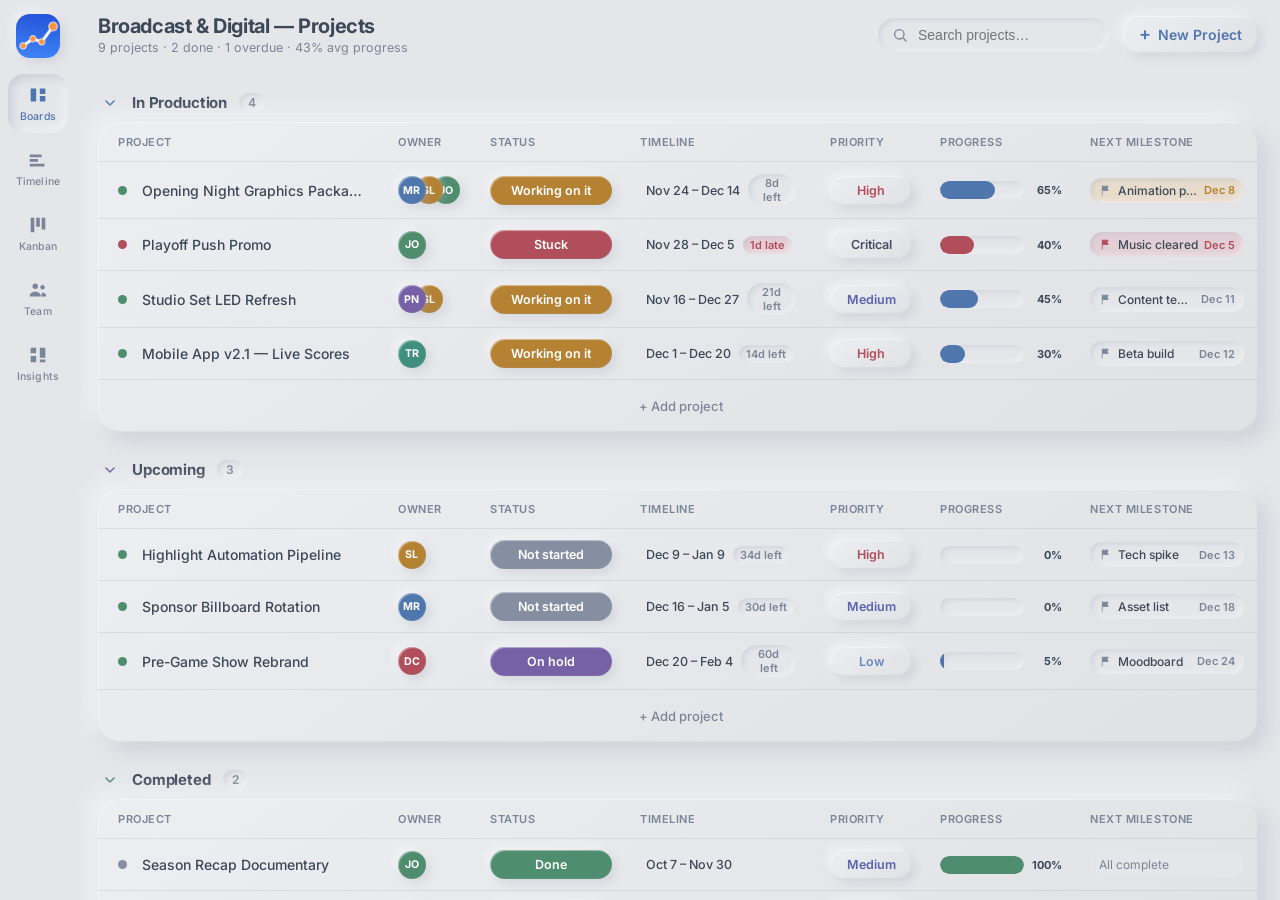
==== commit d9394ced: "Add Rundown motion.css; FLIP-glide the milestone reorder - Add css/motion.css (Jeremy's portable hou" ====
--- a/index.html
+++ b/index.html
@@ -22,6 +22,7 @@
   <link rel="stylesheet" href="https://fonts.googleapis.com/css2?family=Inter:wght@300..700&display=swap"
         media="print" onload="this.media='all'" />
   <noscript><link rel="stylesheet" href="https://fonts.googleapis.com/css2?family=Inter:wght@300..700&display=swap" /></noscript>
+  <link rel="stylesheet" href="css/motion.css" />
   <link rel="stylesheet" href="css/styles.css" />
 </head>
 <body>
--- a/css/motion.css
+++ b/css/motion.css
@@ -0,0 +1,203 @@
+/* =============================================================================
+   motion.css — a small, portable "house motion" system
+   -----------------------------------------------------------------------------
+   One settle curve, three speeds, a handful of enter/exit keyframes, and a few
+   interaction patterns (lift, press, reorder, theme crossfade). Framework-
+   agnostic, dependency-free, and reduced-motion aware.
+
+   Extracted and generalized from the Rundown house motion style.
+
+   USAGE
+     <link rel="stylesheet" href="motion.css" />
+
+     <!-- animate on mount -->
+     <div class="m-pop-in"> … </div>
+
+     <!-- transition tokens on your own rules -->
+     .btn { transition: background var(--motion-fast) var(--ease-standard); }
+
+   PHILOSOPHY
+     - Reference the tokens, don't hand-pick durations/curves per element.
+     - --ease-settle is the signature: things decelerate into place.
+     - Keep motion short. 130/190/280ms covers almost everything.
+   ============================================================================= */
+
+:root {
+  /* ---- Easing --------------------------------------------------------- */
+  --ease-settle: cubic-bezier(0.22, 1, 0.36, 1);   /* THE house curve — decelerate into place */
+  --ease-standard: cubic-bezier(0.4, 0, 0.2, 1);   /* symmetric ease — general transitions */
+  --ease-out: cubic-bezier(0, 0, 0.2, 1);          /* decelerate — enters */
+  --ease-in: cubic-bezier(0.4, 0, 1, 1);           /* accelerate — exits */
+
+  /* ---- Durations ------------------------------------------------------ */
+  --motion-fast: 130ms;  /* taps, chips, hovers */
+  --motion: 190ms;       /* the default — reorders, panels, selection */
+  --motion-slow: 280ms;  /* larger surfaces, theme crossfade */
+
+  /* ---- Tunable knobs for the patterns below --------------------------- */
+  --motion-travel: 8px;                              /* how far slide/pop enters move */
+  --motion-lift-bg: #ffffff;                         /* dragged-item background */
+  --motion-lift-shadow: 0 8px 22px rgba(0, 0, 0, 0.18);
+}
+
+/* =============================================================================
+   Keyframes
+   ============================================================================= */
+@keyframes m-fade-in  { from { opacity: 0; } to { opacity: 1; } }
+@keyframes m-fade-out { from { opacity: 1; } to { opacity: 0; } }
+
+@keyframes m-pop-in {
+  from { opacity: 0; transform: scale(0.96) translateY(var(--motion-travel)); }
+  to   { opacity: 1; transform: none; }
+}
+@keyframes m-pop-out {
+  from { opacity: 1; transform: none; }
+  to   { opacity: 0; transform: scale(0.96) translateY(var(--motion-travel)); }
+}
+
+@keyframes m-slide-up-in {
+  from { opacity: 0; transform: translateY(var(--motion-travel)); }
+  to   { opacity: 1; transform: none; }
+}
+@keyframes m-slide-down-in {
+  from { opacity: 0; transform: translateY(calc(-1 * var(--motion-travel))); }
+  to   { opacity: 1; transform: none; }
+}
+@keyframes m-slide-left-in {
+  from { opacity: 0; transform: translateX(var(--motion-travel)); }
+  to   { opacity: 1; transform: none; }
+}
+@keyframes m-slide-right-in {
+  from { opacity: 0; transform: translateX(calc(-1 * var(--motion-travel))); }
+  to   { opacity: 1; transform: none; }
+}
+
+@keyframes m-spin  { to { transform: rotate(360deg); } }
+@keyframes m-pulse { 0%, 100% { opacity: 0.35; } 50% { opacity: 1; } }
+@keyframes m-shimmer { from { background-position: -150% 0; } to { background-position: 150% 0; } }
+
+/* =============================================================================
+   Enter / exit utilities — add a class to animate. `both` holds the end frame.
+   ============================================================================= */
+.m-fade-in    { animation: m-fade-in var(--motion) var(--ease-out) both; }
+.m-fade-out   { animation: m-fade-out var(--motion-fast) var(--ease-in) both; }
+.m-pop-in     { animation: m-pop-in var(--motion) var(--ease-settle) both; }
+.m-pop-out    { animation: m-pop-out var(--motion-fast) var(--ease-in) both; }
+.m-slide-up   { animation: m-slide-up-in var(--motion) var(--ease-settle) both; }
+.m-slide-down { animation: m-slide-down-in var(--motion) var(--ease-settle) both; }
+.m-slide-left { animation: m-slide-left-in var(--motion) var(--ease-settle) both; }
+.m-slide-right{ animation: m-slide-right-in var(--motion) var(--ease-settle) both; }
+
+/* Stagger children: set --m-i (index) on each, or use nth-child in your own CSS. */
+.m-stagger > * { animation: m-pop-in var(--motion) var(--ease-settle) both; }
+.m-stagger > *  { animation-delay: calc(var(--m-i, 0) * 40ms); }
+
+/* Looping helpers */
+.m-spin  { animation: m-spin 0.9s linear infinite; }
+.m-pulse { animation: m-pulse 0.9s ease-in-out infinite; }
+
+/* Skeleton shimmer — pair with a gradient background sized 200% wide. */
+.m-shimmer {
+  background: linear-gradient(
+    90deg,
+    rgba(0, 0, 0, 0.04) 25%,
+    rgba(0, 0, 0, 0.09) 37%,
+    rgba(0, 0, 0, 0.04) 63%
+  );
+  background-size: 200% 100%;
+  animation: m-shimmer 1.4s ease-in-out infinite;
+}
+
+/* =============================================================================
+   Accordion / expand
+   Height can't be transitioned to `auto`, so use the grid-rows 0fr→1fr trick.
+   Requires a SINGLE direct child wrapping the collapsible content:
+
+     <div class="m-collapse" data-open>
+       <div>…content…</div>
+     </div>
+
+   Toggle by adding / removing the `data-open` attribute (or `.is-open`).
+   ============================================================================= */
+.m-collapse {
+  display: grid;
+  grid-template-rows: 0fr;
+  transition: grid-template-rows var(--motion) var(--ease-settle);
+}
+.m-collapse[data-open],
+.m-collapse.is-open {
+  grid-template-rows: 1fr;
+}
+.m-collapse > * {
+  min-height: 0;
+  overflow: hidden;
+}
+
+/* =============================================================================
+   Interaction patterns
+   ============================================================================= */
+
+/* General hover/appearance transitions for interactive elements. */
+.m-interactive {
+  transition:
+    background-color var(--motion-fast) var(--ease-standard),
+    border-color var(--motion-fast) var(--ease-standard),
+    color var(--motion-fast) var(--ease-standard),
+    box-shadow var(--motion-fast) var(--ease-standard),
+    transform var(--motion-fast) var(--ease-standard);
+}
+
+/* Tactile tap feedback. */
+.m-press { transition: transform var(--motion-fast) var(--ease-standard); }
+.m-press:active { transform: scale(0.97); }
+
+/* Drag "lift" — apply to an item while it is being dragged / reordered. */
+.m-lift {
+  position: relative;
+  z-index: 3;
+  background: var(--motion-lift-bg);
+  box-shadow: var(--motion-lift-shadow);
+  cursor: grabbing;
+}
+
+/* Reorder glide — elements that should ease to a new position on layout change.
+   Works on its own for transform-driven moves; for full list reordering pair it
+   with a FLIP helper in JS (measure → set transform → clear on next frame). */
+.m-reorder { transition: transform var(--motion) var(--ease-settle); }
+
+/* =============================================================================
+   Theme / color crossfade
+   Add `.theme-animating` to the root element ONLY during a light/dark switch,
+   then remove it after ~--motion-slow so ordinary interactions stay instant:
+
+     root.classList.add('theme-animating');
+     // flip your theme tokens…
+     setTimeout(() => root.classList.remove('theme-animating'), 300);
+   ============================================================================= */
+.theme-animating,
+.theme-animating *,
+.theme-animating *::before,
+.theme-animating *::after {
+  transition:
+    background-color var(--motion-slow) var(--ease-standard),
+    border-color var(--motion-slow) var(--ease-standard),
+    color var(--motion-slow) var(--ease-standard),
+    fill var(--motion-slow) var(--ease-standard) !important;
+}
+
+/* =============================================================================
+   Reduced motion — honor the OS setting. Near-instant transitions/animations
+   while still letting state changes land (0.001ms keeps JS animationend/
+   transitionend events firing).
+   ============================================================================= */
+@media (prefers-reduced-motion: reduce) {
+  *,
+  *::before,
+  *::after {
+    animation-duration: 0.001ms !important;
+    animation-iteration-count: 1 !important;
+    transition-duration: 0.001ms !important;
+    scroll-behavior: auto !important;
+  }
+  .m-collapse { transition: none; }
+}
--- a/css/styles.css
+++ b/css/styles.css
@@ -142,19 +142,20 @@
 
 .row {
   display: grid;
-  grid-template-columns: minmax(200px, 2.2fr) 64px 150px 190px 110px 150px minmax(160px, 1.4fr);
+  grid-template-columns: minmax(200px, 2.2fr) 92px 150px 190px 110px 150px minmax(160px, 1.4fr);
   align-items: center; border-bottom: 1px solid var(--line-soft); min-height: 52px;
 }
 .row:last-child { border-bottom: 0; }
 .row--header { min-height: 40px; background: #fafbfd; position: sticky; top: 0; z-index: 2; }
-.row:not(.row--header):not(.row--add):hover { background: #f7f9fd; }
+.row:not(.row--header):not(.row--add):hover { background: #eef2fa; }
 .cell { padding: 8px 14px; min-width: 0; }
 .cell--head { font-size: 11px; text-transform: uppercase; letter-spacing: .05em; color: var(--ink-soft); font-weight: 600; }
 .cell:first-child { padding-left: 20px; }
 
 .cell--name { display: flex; align-items: center; gap: 9px; }
 .cell__name { border: 0; background: transparent; text-align: left; font-size: 14px; font-weight: 500; color: var(--ink); padding: 4px 6px; border-radius: 6px; width: 100%; overflow: hidden; text-overflow: ellipsis; white-space: nowrap; }
-.cell__name:hover { background: var(--line-soft); }
+/* No box around the name on hover — the whole row darkens instead (see .row:hover). */
+.cell__name:hover { background: transparent; }
 
 .hdot { width: 9px; height: 9px; border-radius: 50%; flex: none; box-shadow: 0 0 0 3px rgba(0,0,0,.04); }
 .hdot--ok { background: #00c875; }
@@ -169,8 +170,10 @@
   box-shadow: 0 0 0 2px #fff, 0 1px 3px rgba(0,0,0,.18);
 }
 .avatar--empty { background: #eceef3; box-shadow: inset 0 0 0 2px #dfe2ea; color: #b0b4c2; }
-.owner-btn { border: 0; background: transparent; padding: 0; border-radius: 50%; transition: transform .16s; }
-.owner-btn:hover { transform: scale(1.08); }
+.owner-btn { border: 0; background: transparent; padding: 0; border-radius: 999px; transition: transform .16s; }
+.owner-btn:hover { transform: translateY(-1px); }
+.avatar-stack { display: inline-flex; align-items: center; }
+.avatar--more { display: inline-flex; align-items: center; justify-content: center; width: var(--sz, 28px); height: var(--sz, 28px); border-radius: 50%; font-size: calc(var(--sz, 28px) * .34); font-weight: 700; background: var(--line-soft); color: var(--ink-soft); box-shadow: 0 0 0 2px var(--surface); }
 
 .pill {
   border: 0; color: #fff; font-size: 12.5px; font-weight: 600; border-radius: 6px;
@@ -189,9 +192,10 @@
 .timeline-chip__due.is-late { background: rgba(226,68,92,.14); color: #e2445c; }
 .timeline-chip__due.is-soon { background: rgba(253,171,61,.18); color: #c77b17; }
 
-.progress { position: relative; border: 0; background: var(--line-soft); border-radius: 999px; height: 22px; width: 100%; overflow: hidden; }
+.progress { display: flex; align-items: center; gap: 8px; border: 0; background: transparent; width: 100%; height: 22px; padding: 0; }
+.progress__track { position: relative; flex: 1; height: 18px; border-radius: 999px; background: var(--line-soft); overflow: hidden; }
 .progress__fill { position: absolute; left: 0; top: 0; bottom: 0; width: 0; border-radius: 999px; }
-.progress__label { position: relative; z-index: 1; font-size: 11px; font-weight: 700; color: var(--ink); mix-blend-mode: normal; display: block; line-height: 22px; text-align: center; }
+.progress__label { flex: none; min-width: 30px; font-size: 11px; font-weight: 700; color: var(--ink); text-align: right; }
 
 .ms-chip { display: flex; align-items: center; gap: 6px; font-size: 12px; color: var(--ink); background: var(--line-soft); border-radius: 8px; padding: 5px 9px; min-width: 0; }
 .ms-chip__flag { width: 13px; height: 13px; color: var(--ink-soft); flex: none; }
@@ -222,6 +226,15 @@
 .people-opt:hover { background: var(--line-soft); }
 .people-opt__name { font-size: 13.5px; font-weight: 500; }
 .people-opt__role { font-size: 11px; color: var(--ink-soft); }
+.people-opt__check { width: 18px; height: 18px; color: var(--blue); flex: none; margin-left: auto; }
+.people-opt__check svg { width: 18px; height: 18px; }
+.people-opt.is-on { background: rgba(95,127,178,.12); }
+
+/* Editor people picker (multi-select chips) */
+.people-pick { display: flex; flex-wrap: wrap; gap: 8px; }
+.people-pick__chip { display: inline-flex; align-items: center; gap: 7px; border: 0; background: var(--surface); border-radius: 999px; padding: 5px 12px 5px 5px; font-size: 13px; font-weight: 500; color: var(--ink); box-shadow: var(--shadow-sm); opacity: .62; transition: opacity .16s, transform .16s; }
+.people-pick__chip:hover { transform: translateY(-1px); }
+.people-pick__chip.is-on { opacity: 1; box-shadow: var(--shadow-sm), 0 0 0 2px var(--blue); }
 .popover--progress { min-width: 220px; padding: 14px; }
 .popover__label { font-size: 13px; font-weight: 600; margin-bottom: 10px; }
 .popover--menu { min-width: 210px; }
@@ -355,8 +368,13 @@
 
 /* ===== Modal ============================================================== */
 .modal-host { position: fixed; inset: 0; z-index: 300; display: flex; align-items: center; justify-content: center; padding: 20px; }
-.modal-backdrop { position: absolute; inset: 0; background: rgba(20,26,50,.5); backdrop-filter: blur(2px); }
-.modal { position: relative; background: var(--surface); border-radius: 16px; box-shadow: var(--shadow-lg); width: 100%; max-width: 560px; max-height: 90vh; display: flex; flex-direction: column; overflow: hidden; }
+.modal-backdrop {
+  position: absolute; inset: 0; background: rgba(20,26,50,.5);
+  -webkit-backdrop-filter: blur(6px); backdrop-filter: blur(6px);
+  /* Own compositor layer so the blur is rasterized once instead of every frame. */
+  will-change: opacity; transform: translateZ(0);
+}
+.modal { position: relative; background: var(--surface); border-radius: 16px; box-shadow: var(--shadow-lg); width: 100%; max-width: 560px; max-height: 90vh; display: flex; flex-direction: column; overflow: hidden; will-change: transform, opacity; }
 .modal__head { display: flex; align-items: center; justify-content: space-between; padding: 18px 22px; border-bottom: 1px solid var(--line); }
 .modal__eyebrow { font-size: 12px; font-weight: 700; text-transform: uppercase; letter-spacing: .06em; color: var(--blue); }
 .modal__close { border: 0; background: var(--line-soft); width: 30px; height: 30px; border-radius: 8px; font-size: 20px; color: var(--ink-soft); line-height: 1; }
@@ -374,10 +392,23 @@
 .form-grid .field { margin-bottom: 0; }
 
 .ms-editor { display: flex; flex-direction: column; gap: 8px; }
-.ms-editor__row { display: grid; grid-template-columns: auto 1fr auto auto; align-items: center; gap: 8px; }
-.ms-editor__chk { width: 18px; height: 18px; accent-color: #00c875; }
+.ms-editor__row { display: grid; grid-template-columns: 16px 18px minmax(70px, 1fr) 132px 92px 28px; align-items: center; gap: 7px; border-radius: 10px; }
+/* No drop-indicator bar — the lifted row is the cue (Rundown style). */
+.ms-editor__row.is-dragging { opacity: 1; transform: scale(1.01); background: var(--nm-base); box-shadow: 0 8px 22px rgba(60,72,110,.18); border-radius: 12px; position: relative; z-index: 2; }
+.ms-editor__handle { display: flex; align-items: center; justify-content: center; width: 16px; color: var(--ink-soft); cursor: grab; }
+.ms-editor__handle svg { width: 16px; height: 16px; fill: currentColor; }
+.ms-editor__handle:active { cursor: grabbing; }
+.ms-editor__who { padding-right: 22px; min-width: 0; }
+.ms-editor__chk { width: 18px; height: 18px; accent-color: #4e8d6e; }
 .ms-editor__del { border: 0; background: var(--line-soft); color: var(--ink-soft); width: 28px; height: 28px; border-radius: 7px; font-size: 16px; line-height: 1; flex: none; }
-.ms-editor__del:hover { background: rgba(226,68,92,.12); color: #e2445c; }
+.ms-editor__del:hover { background: rgba(176,78,91,.14); color: #b04e5b; }
+@media (max-width: 640px) {
+  .ms-editor__row { display: flex; flex-wrap: wrap; align-items: center; gap: 7px; }
+  .ms-editor__row .input--sm:not(.input--date):not(.ms-editor__who) { flex: 1 1 100%; order: 1; }
+  .ms-editor__del { order: 0; margin-left: auto; }
+  .ms-editor__row .input--date { order: 2; flex: 1 1 46%; max-width: none; }
+  .ms-editor__who { order: 2; flex: 1 1 44%; }
+}
 .ms-editor__add { border: 1px dashed var(--line); background: transparent; color: var(--blue); font-weight: 600; font-size: 13px; padding: 9px; border-radius: 8px; }
 .ms-editor__add:hover { background: rgba(0,115,234,.05); border-color: var(--blue); }
 
@@ -455,3 +486,188 @@
 @media (prefers-reduced-motion: reduce) {
   * { scroll-behavior: auto !important; }
 }
+
+/* ============================================================================
+   NEUMORPHISM — full soft-UI theme (reference recipe)
+   Base #e5e6ea with a 145deg gradient on raised faces; elevation from a paired
+   white highlight (top-left) + cool shadow (bottom-right). Raised = panels,
+   cards, buttons; inset = inputs, search, progress, kanban columns; pressed =
+   active. Chrome is monochrome; status/priority use a muted accent set (store.js).
+   Delete this block to revert.
+   ========================================================================== */
+:root {
+  --nm-base: #e5e6ea;
+  --nm-grad: linear-gradient(145deg, #eceef1 0%, #e0e1e5 100%);
+  /* Tune motion.css's drag-lift to the neumorphic palette. */
+  --motion-lift-bg: #e5e6ea;
+  --motion-lift-shadow: 0 10px 26px rgba(60,72,110,.20);
+  --nm-text: #3c4858;
+  --nm-text-soft: #7b8598;
+  --nm-accent: #4f77ae;
+
+  --bg: #e5e6ea;
+  --surface: #e5e6ea;
+  --ink: #3c4858;
+  --ink-soft: #7b8598;
+  --blue: #4f77ae;
+  --line: transparent;
+  --line-soft: rgba(156,165,178,.22);
+  --radius: 22px;
+  --radius-sm: 14px;
+
+  /* Softened: lower offsets/blur and — the main lever — reduced highlight &
+     shadow opacity so the extrusion reads gently instead of shouting. */
+  --nm-raised: inset 1px 1px 1px rgba(255,255,255,.45), inset -1px -1px 1px rgba(156,165,178,.18), 9px 9px 20px rgba(156,165,178,.30), -9px -9px 20px rgba(251,252,253,.55);
+  --nm-raised-sm: inset 1px 1px 1px rgba(255,255,255,.45), inset -1px -1px 1px rgba(156,165,178,.18), 4px 4px 10px rgba(156,165,178,.26), -4px -4px 10px rgba(251,252,253,.52);
+  --nm-inset: inset 4px 4px 9px rgba(156,165,178,.34), inset -4px -4px 9px rgba(251,252,253,.55);
+  --nm-inset-sm: inset 2px 2px 5px rgba(156,165,178,.28), inset -2px -2px 5px rgba(251,252,253,.52);
+  --shadow-sm: var(--nm-raised-sm);
+  --shadow-md: var(--nm-raised);
+  --shadow-lg: var(--nm-raised);
+}
+
+body { background: var(--nm-base); color: var(--nm-text); }
+.view-root { background: var(--nm-base); }
+
+/* ---- Raised surfaces ---- */
+.group__body, .timeline, .card, .kpi, .pcard, .kcard, .modal, .popover {
+  background: var(--nm-base); background-image: var(--nm-grad);
+  border: 0 !important; box-shadow: var(--nm-raised); border-radius: var(--radius);
+}
+.kpi, .pcard, .kcard, .popover { box-shadow: var(--nm-raised-sm); }
+.group__body::before { display: none; }
+
+/* ---- Rail ---- */
+.rail { background: var(--nm-base); box-shadow: none; }
+.rail__logo { box-shadow: var(--nm-raised-sm); border-radius: 14px; }
+.rail__btn { color: var(--nm-text-soft); border-radius: 16px; transition: box-shadow .18s ease, color .18s ease; }
+.rail__btn:hover { background: var(--nm-base); background-image: var(--nm-grad); box-shadow: var(--nm-raised-sm); color: var(--nm-text); transform: none; }
+.rail__btn.is-active { color: var(--nm-accent); background: var(--nm-base); box-shadow: var(--nm-inset); }
+.rail__btn.is-active::before { display: none; }
+
+/* ---- Top bar ---- */
+.topbar { background: var(--nm-base); border-bottom: 0; box-shadow: none; z-index: 5; }
+.topbar__title h1 { color: var(--nm-text); }
+.topbar__sub, .cell--head { color: var(--nm-text-soft); }
+.topbar__search { background: var(--nm-base); border: 0; box-shadow: var(--nm-inset-sm); border-radius: 999px; }
+.topbar__search:focus-within { box-shadow: var(--nm-inset-sm), 0 0 0 2px rgba(156,165,178,.40); }
+.topbar__search input { color: var(--nm-text); }
+
+/* ---- Buttons ---- */
+.btn { border: 0; border-radius: 16px; color: var(--nm-text); background: var(--nm-base); background-image: var(--nm-grad); box-shadow: var(--nm-raised-sm); transition: transform .15s ease, box-shadow .15s ease; }
+.btn:hover { transform: translateY(-2px); box-shadow: var(--nm-raised-sm); }
+.btn:active { transform: translateY(0); box-shadow: var(--nm-inset); }
+.btn--primary, .btn--primary:hover { background: var(--nm-base); background-image: var(--nm-grad); color: var(--nm-accent); }
+.btn--primary .btn__plus { color: var(--nm-accent); }
+.btn--soft { color: var(--nm-text); }
+.btn--ghost-danger { color: #b0616d; box-shadow: var(--nm-raised-sm); }
+
+/* ---- Board rows ---- */
+.row--header { background: transparent; }
+.row:not(.row--header):not(.row--add):hover { background: rgba(156,165,178,.12); }
+.row--add { width: 100%; border: 0; background: transparent; -webkit-appearance: none; appearance: none; }   /* full width + no native button border/chrome */
+.row--add:hover { background: rgba(156,165,178,.09); }
+.row--add:hover .cell { color: var(--nm-accent); }
+.cell__name, .cell__name:hover, .timeline-chip:hover, .group__title:hover { background: transparent; }
+.cell__name { color: var(--nm-text); }
+.group__title { color: var(--nm-text) !important; }
+.group__count { color: var(--nm-text-soft); background: var(--nm-base); box-shadow: var(--nm-inset-sm); }
+
+/* ---- Health dots (muted) ---- */
+.hdot { box-shadow: none; }
+.hdot--ok { background: #4e8d6e; }
+.hdot--risk { background: #b58234; }
+.hdot--overdue { background: #b04e5b; }
+.hdot--done { background: #868fa1; }
+
+/* ---- Pills (muted colour fills from store.js, softly raised) ---- */
+.pill { border-radius: 999px; box-shadow: var(--nm-raised-sm); }
+.pill--muted { color: #fff; }
+.pill:hover { transform: translateY(-1px); filter: none; }
+.pill--priority { background: var(--nm-base); background-image: var(--nm-grad); box-shadow: var(--nm-raised-sm); }
+.pill--priority:hover { background: var(--nm-base); background-image: var(--nm-grad); color: var(--pc); }
+
+/* ---- Progress: colour fill in a sunken well ---- */
+.progress { background: transparent; box-shadow: none; }
+.progress__track { background: var(--nm-base); box-shadow: var(--nm-inset-sm); }
+.progress__label { color: var(--nm-text); }
+
+/* ---- Chips / avatars ---- */
+.avatar { box-shadow: var(--nm-raised-sm); }
+.ms-chip { background: var(--nm-base); box-shadow: var(--nm-inset-sm); border-radius: 12px; color: var(--nm-text); }
+.ms-chip--empty { box-shadow: none; color: var(--nm-text-soft); }
+.ms-chip__date, .ms-chip__flag { color: var(--nm-text-soft); }
+.ms-chip.is-late { box-shadow: var(--nm-inset-sm); }
+.ms-chip.is-late .ms-chip__date, .ms-chip.is-late .ms-chip__flag { color: #b04e5b; }
+.ms-chip.is-soon .ms-chip__date { color: #b58234; }
+.timeline-chip__text { color: var(--nm-text); }
+.timeline-chip__due { background: var(--nm-base); box-shadow: var(--nm-inset-sm); color: var(--nm-text-soft); }
+.timeline-chip__due.is-late { color: #b04e5b; }
+.timeline-chip__due.is-soon { color: #b58234; }
+
+/* ---- Inputs / modal ---- */
+.input, .input--select, .input--area { background: var(--nm-base) !important; background-image: none !important; border: 0 !important; box-shadow: var(--nm-inset); border-radius: 14px; color: var(--nm-text); }
+.input:focus { box-shadow: var(--nm-inset), 0 0 0 2px rgba(156,165,178,.40); }
+.range { background: var(--nm-base); box-shadow: var(--nm-inset-sm); }
+.field__label { color: var(--nm-text-soft); }
+.modal__head, .modal__foot { border-color: var(--line-soft); background: transparent; }
+.modal__eyebrow { color: var(--nm-accent); }
+.modal__close { background: var(--nm-base); background-image: var(--nm-grad); box-shadow: var(--nm-raised-sm); color: var(--nm-text); }
+.modal-backdrop { background: rgba(150,160,175,.42); }
+
+/* ---- Popover ---- */
+.popover { background: var(--nm-base); background-image: var(--nm-grad); }
+.swatch { box-shadow: var(--nm-raised-sm); }
+.menu-opt:hover, .people-opt:hover { background: rgba(156,165,178,.14); }
+
+/* ---- Kanban ---- */
+.kcol { background: var(--nm-base) !important; box-shadow: var(--nm-inset); border-radius: var(--radius); }
+.kcol__count { background: var(--nm-base); box-shadow: var(--nm-inset-sm); color: var(--nm-text-soft); }
+.kcard { border-left: 0 !important; position: relative; padding-left: 22px; }
+.kcard::before { content: ''; position: absolute; left: 11px; top: 14px; bottom: 14px; width: 4px; border-radius: 4px; background: var(--pc); opacity: .8; }
+.kcard__title { color: var(--nm-text); }
+.kcard__due.is-late { color: #b04e5b; } .kcard__due.is-soon { color: #b58234; }
+.kcard__progress { background: var(--nm-base); box-shadow: var(--nm-inset-sm); }
+.ptag { background: var(--nm-base); box-shadow: var(--nm-inset-sm); color: var(--pc); }
+
+/* ---- People / dashboard wells ---- */
+.pstat { background: var(--nm-base) !important; box-shadow: var(--nm-inset-sm); }
+.pstat__value, .kpi__value, .donut__num, .pcard__name { color: var(--nm-text); }
+.pstat--danger .pstat__value { color: #b04e5b; }
+.pcard__cap-bar, .wlchart__track { background: var(--nm-base) !important; box-shadow: var(--nm-inset-sm); }
+.kpi__icon { background: var(--nm-base); background-image: var(--nm-grad); box-shadow: var(--nm-raised-sm); }
+.kpi::after { display: none; }
+.card__title, .pcard__role, .donut__legend-label { color: var(--nm-text); }
+.up-item { border-bottom-color: var(--line-soft); }
+.up-item:hover { background: rgba(156,165,178,.12); }
+.up-item__name { color: var(--nm-text); }
+.up-item__flag { background: var(--nm-base); box-shadow: var(--nm-inset-sm); }
+.up-item__flag.is-late { color: #b04e5b; } .up-item__flag.is-soon { color: #b58234; }
+.up-item__when.is-late { color: #b04e5b; } .up-item__when.is-soon { color: #b58234; }
+
+/* ---- Timeline ---- */
+.timeline__months { background: transparent; }
+.timeline__month { color: var(--nm-text-soft); }
+.timeline__label { background: var(--nm-base); border-right-color: var(--line-soft); }
+.timeline__today, .timeline__today-flag { background: #b58234; }
+.gdia { border-color: var(--nm-text); }
+
+/* ---- Toasts ---- */
+.toast { background: var(--nm-text); }
+.toast--success { background: #4f8f6d; }
+.toast--info { background: #4f77ae; }
+
+/* ---- Mobile tab bar ---- */
+.tabbar { background: var(--nm-base); border-top: 0; box-shadow: 0 -10px 26px -14px rgba(156,165,178,.75); }
+.tabbar__btn { color: var(--nm-text-soft); }
+.tabbar__btn.is-active { color: var(--nm-accent); }
+.tabbar__btn--fab { color: var(--nm-accent); background: var(--nm-base); background-image: var(--nm-grad); box-shadow: var(--nm-raised); }
+
+/* ---- Remove leftover Monday-blue tint boxes (neutralise to the palette) ---- */
+/* "+ Add milestone" as a plain text button — no box, no border, no hover fill. */
+.ms-editor__add { color: var(--nm-accent); border: 0; background: transparent; box-shadow: none; }
+.ms-editor__add:hover { background: transparent; color: var(--nm-text); }
+.kcol__list.is-over { background: rgba(156,165,178,.14); box-shadow: inset 0 0 0 2px rgba(156,165,178,.5); }
+.pcard__cap-level--high { background: rgba(176,78,91,.16); color: #b04e5b; }
+.pcard__cap-level--balanced { background: rgba(156,165,178,.16); color: var(--nm-text-soft); }
+.pcard__cap-level--free { background: rgba(156,165,178,.12); color: var(--nm-text-soft); }
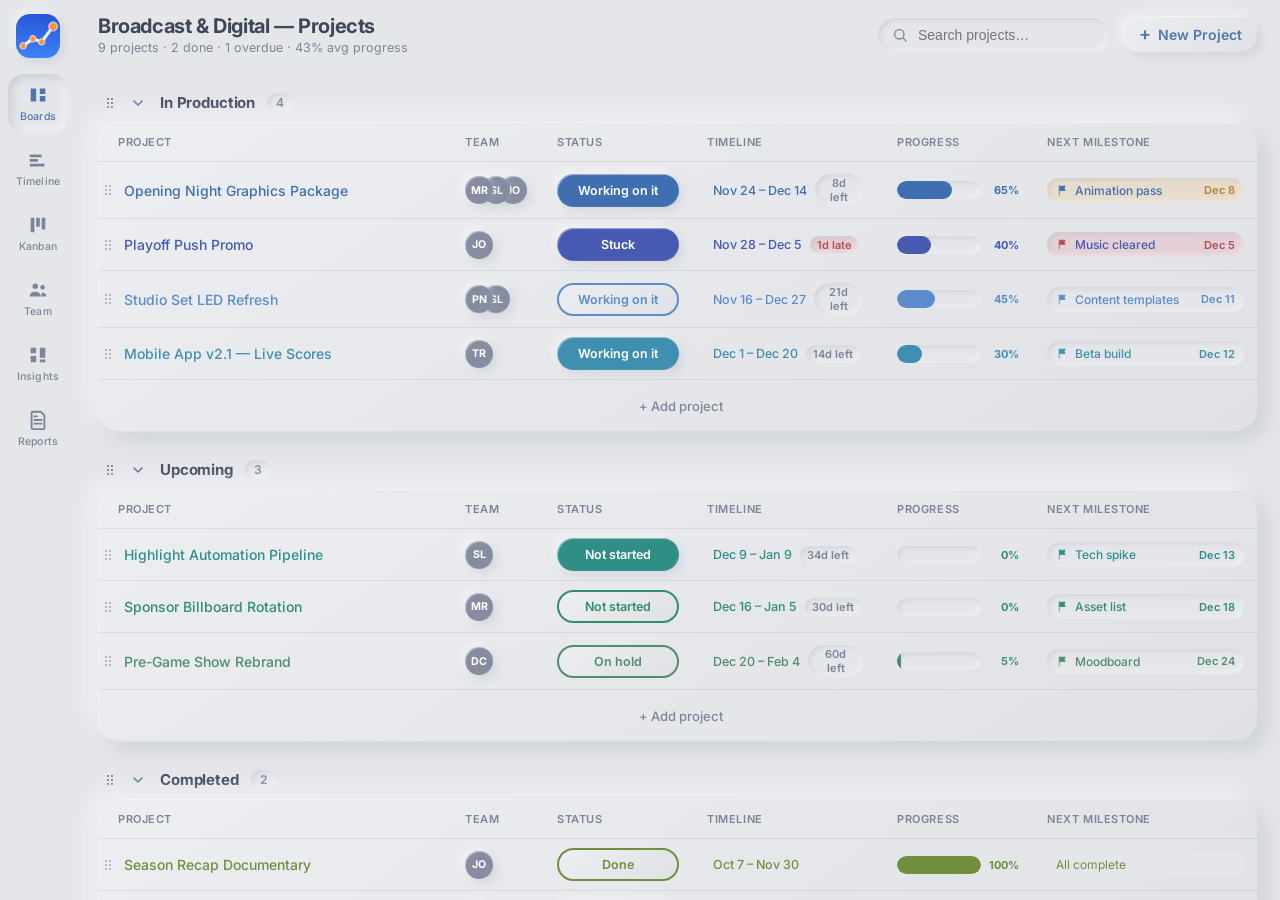
==== commit 151c6d4b: "Reports: date-range / YTD / year summaries with CSV + calendar export New Reports view (rail + mobil" ====
--- a/index.html
+++ b/index.html
@@ -52,6 +52,10 @@
         <svg viewBox="0 0 24 24"><path d="M4 13h6v7H4zM4 4h6v6H4zM14 4h6v11h-6zM14 17h6v3h-6z"/></svg>
         <span>Insights</span>
       </button>
+      <button class="rail__btn" data-nav="reports" title="Reports">
+        <svg viewBox="0 0 24 24"><path d="M6 3h9l4 4v14a1 1 0 01-1 1H6a1 1 0 01-1-1V4a1 1 0 011-1z" fill="none" stroke="currentColor" stroke-width="2" stroke-linejoin="round"/><path d="M8 12h8M8 16h8M8 8h3" stroke="currentColor" stroke-width="2" stroke-linecap="round"/></svg>
+        <span>Reports</span>
+      </button>
     </nav>
 
     <!-- Main -->
--- a/css/styles.css
+++ b/css/styles.css
@@ -142,7 +142,9 @@
 
 .row {
   display: grid;
-  grid-template-columns: minmax(200px, 2.2fr) 92px 150px 190px 110px 150px minmax(160px, 1.4fr);
+  /* Track list is built from the visible columns (see app.js); the literal
+     fallback keeps the layout sane before --cols is set / on old caches. */
+  grid-template-columns: var(--cols, minmax(200px, 2.2fr) 92px 150px 190px 150px minmax(160px, 1.4fr));
   align-items: center; border-bottom: 1px solid var(--line-soft); min-height: 52px;
 }
 .row:last-child { border-bottom: 0; }
@@ -395,7 +397,7 @@
 .ms-editor__row { display: grid; grid-template-columns: 16px 18px minmax(70px, 1fr) 132px 92px 28px; align-items: center; gap: 7px; border-radius: 10px; }
 /* No drop-indicator bar — the lifted row is the cue (Rundown style). */
 .ms-editor__row.is-dragging { opacity: 1; transform: scale(1.01); background: var(--nm-base); box-shadow: 0 8px 22px rgba(60,72,110,.18); border-radius: 12px; position: relative; z-index: 2; }
-.ms-editor__handle { display: flex; align-items: center; justify-content: center; width: 16px; color: var(--ink-soft); cursor: grab; }
+.ms-editor__handle { display: flex; align-items: center; justify-content: center; width: 16px; color: var(--ink-soft); cursor: grab; touch-action: none; }
 .ms-editor__handle svg { width: 16px; height: 16px; fill: currentColor; }
 .ms-editor__handle:active { cursor: grabbing; }
 .ms-editor__who { padding-right: 22px; min-width: 0; }
@@ -580,14 +582,14 @@
 .hdot--overdue { background: #b04e5b; }
 .hdot--done { background: #868fa1; }
 
-/* ---- Pills (muted colour fills from store.js, softly raised) ---- */
+/* ---- Pills (muted color fills from store.js, softly raised) ---- */
 .pill { border-radius: 999px; box-shadow: var(--nm-raised-sm); }
 .pill--muted { color: #fff; }
 .pill:hover { transform: translateY(-1px); filter: none; }
 .pill--priority { background: var(--nm-base); background-image: var(--nm-grad); box-shadow: var(--nm-raised-sm); }
 .pill--priority:hover { background: var(--nm-base); background-image: var(--nm-grad); color: var(--pc); }
 
-/* ---- Progress: colour fill in a sunken well ---- */
+/* ---- Progress: color fill in a sunken well ---- */
 .progress { background: transparent; box-shadow: none; }
 .progress__track { background: var(--nm-base); box-shadow: var(--nm-inset-sm); }
 .progress__label { color: var(--nm-text); }
@@ -671,3 +673,383 @@
 .pcard__cap-level--high { background: rgba(176,78,91,.16); color: #b04e5b; }
 .pcard__cap-level--balanced { background: rgba(156,165,178,.16); color: var(--nm-text-soft); }
 .pcard__cap-level--free { background: rgba(156,165,178,.12); color: var(--nm-text-soft); }
+
+/* ---- Smooth milestone reorder --------------------------------------------
+   During a drag: promote each row to its own GPU layer (so native selects/date
+   inputs rasterize once instead of repainting per frame), and drop the modal's
+   backdrop blur (re-blurring the viewport every frame is the main jank source). */
+.ms-editor.is-sorting .ms-editor__row { will-change: transform; }
+.modal-backdrop.is-static { -webkit-backdrop-filter: none; backdrop-filter: none; }
+
+/* Lightweight drag proxy — mirrors a milestone row but with plain text instead
+   of native controls, so the thing that follows the pointer is cheap to move. */
+.ms-editor__proxy { align-items: center; background: var(--nm-base); border-radius: 12px; box-shadow: var(--motion-lift-shadow); }
+.ms-editor__proxy-chk { display: flex; align-items: center; justify-content: center; width: 18px; height: 18px; border-radius: 5px; color: #4e8d6e; box-shadow: inset 2px 2px 5px rgba(156,165,178,.5), inset -2px -2px 5px rgba(255,255,255,.7); }
+.ms-editor__proxy-chk svg { width: 14px; height: 14px; }
+.ms-editor__proxy-name { font-size: 13px; color: var(--nm-text); overflow: hidden; text-overflow: ellipsis; white-space: nowrap; }
+.ms-editor__proxy-date, .ms-editor__proxy-who { font-size: 12px; color: var(--nm-text-soft); white-space: nowrap; }
+
+/* ---- Color simplification: status is the only coded color on a row --------
+   Priority reads as neutral text (Critical a touch stronger); the health dot is
+   gone (the date badge already flags "late"); avatars + progress are neutral.
+   Status pills keep their color, and red stays reserved for genuinely late. */
+.pill--priority { color: var(--nm-text-soft); background: var(--nm-base); background-image: var(--nm-grad); }
+.pill--priority:hover { color: var(--nm-text); background: var(--nm-base); background-image: var(--nm-grad); }
+.ptag { color: var(--nm-text-soft) !important; background: var(--nm-base) !important; }
+
+/* ---- Per-project color + right-click column tools -------------------------
+   Each project owns a color (--pjc). Its status pill shows that color: FILLED
+   for high/critical priority, OUTLINED (stroke + text) for lower priority. A
+   small dot by the name mirrors the row color and opens the color picker. */
+.pill--fill {
+  color: #fff;
+  background: var(--pjc);
+  background-image: none;
+  /* No border here: a transparent border let the fill paint past the neumorphic
+     bevel and buried the raised highlight. Match the outlined pill's height with
+     +2px padding instead, so the bevel sits crisply at the edge and the pill
+     keeps its raised look. */
+  padding: 9px 12px;
+  box-shadow: var(--nm-raised-sm);
+}
+.pill--fill:hover { color: #fff; background: var(--pjc); background-image: none; filter: brightness(1.06); transform: translateY(-1px); }
+/* Outline uses a real border (even thickness all the way around) rather than an
+   inset shadow, which read unevenly against the neumorphic drop shadow. */
+.pill--stroke {
+  color: var(--pjc);
+  background: var(--nm-base);
+  background-image: var(--nm-grad);
+  border: 2px solid var(--pjc);
+  box-shadow: none;
+}
+.pill--stroke:hover { color: var(--pjc); background: var(--nm-base); background-image: var(--nm-grad); transform: translateY(-1px); }
+
+/* Row-color dot next to the project name. */
+.row-dot {
+  flex: 0 0 auto; width: 12px; height: 12px; padding: 0; border: 0; border-radius: 50%;
+  background: var(--pjc);
+  box-shadow: var(--nm-raised-sm);
+  cursor: pointer;
+  transition: transform var(--motion-fast, 130ms) var(--ease-standard, ease);
+}
+.row-dot:hover { transform: scale(1.25); }
+
+/* Greyscale a column on demand (right-click its header). */
+.is-greyscale, .is-greyscale-head { filter: grayscale(1); opacity: .92; }
+
+/* Cursor-anchored context menu (columns / colors). */
+.popover--context { min-width: 190px; padding: 6px; }
+.ctx-label { font-size: 11px; text-transform: uppercase; letter-spacing: .05em; color: var(--nm-text-soft); font-weight: 600; padding: 6px 8px 4px; }
+.ctx-sep { height: 1px; background: var(--line-soft, rgba(156,165,178,.3)); margin: 5px 4px; }
+.ctx-item {
+  display: flex; align-items: center; gap: 9px; width: 100%;
+  border: 0; background: transparent; -webkit-appearance: none; appearance: none;
+  padding: 8px; border-radius: 8px; text-align: left; cursor: pointer;
+  font-size: 13px; color: var(--nm-text);
+  transition: background var(--motion-fast, 130ms) var(--ease-standard, ease);
+}
+.ctx-item:hover { background: rgba(156,165,178,.12); }
+.ctx-check { display: inline-flex; align-items: center; justify-content: center; width: 16px; height: 16px; color: var(--nm-accent, #5a63ad); }
+.ctx-check svg { width: 14px; height: 14px; }
+.ctx-item:not(.is-on) .ctx-item__label { color: var(--nm-text-soft); }
+
+/* Color picker grid. */
+.popover--colors { min-width: 168px; padding: 6px; }
+.color-grid { display: grid; grid-template-columns: repeat(4, 1fr); gap: 8px; padding: 4px; }
+.color-sw {
+  width: 30px; height: 30px; padding: 0; border: 0; border-radius: 50%;
+  cursor: pointer; box-shadow: var(--nm-raised-sm);
+  transition: transform var(--motion-fast, 130ms) var(--ease-standard, ease);
+}
+.color-sw:hover { transform: scale(1.12); }
+.color-sw.is-on { box-shadow: var(--nm-raised-sm), 0 0 0 2px var(--nm-base), 0 0 0 4px var(--nm-text, #3c4858); }
+
+/* Kanban cards + timeline bars carry the project color too. High/critical
+   priority reads "filled" (bold accent + faint color wash); lower priority
+   reads "outlined" (a slim color stripe). */
+.kcard::before { background: var(--pjc); }
+.kcard--fill::before { opacity: 1; width: 5px; }
+.kcard--fill { box-shadow: var(--nm-raised-sm), inset 3px 0 0 var(--pjc); }
+.kcard--stroke::before { opacity: .85; width: 3px; }
+
+/* Timeline bar: red ring when the project is overdue. */
+.gbar.is-late { box-shadow: 0 0 0 2px #b04e5b, var(--nm-raised-sm); }
+
+/* Whole-row tint: every neutral text element in a row takes the project's
+   color (--pjc), so a row reads as one color end to end. The late / due-soon
+   warning badges keep their red / amber — those are health signals, not
+   identity, so they deliberately stay. */
+.row .cell__name { color: var(--pjc); }
+.row .timeline-chip__text { color: var(--pjc); }
+.row .progress__label { color: var(--pjc); }
+.row .ms-chip__name { color: var(--pjc); }
+.row .ms-chip__date, .row .ms-chip__flag { color: var(--pjc); }
+.row .ms-chip--empty { color: var(--pjc); }
+/* Keep the warning colors winning where they apply. */
+.row .ms-chip.is-late .ms-chip__date, .row .ms-chip.is-late .ms-chip__flag { color: #b04e5b; }
+.row .ms-chip.is-soon .ms-chip__date { color: #b58234; }
+
+/* ---- Edit-project modal: stacked vs. wide (two-pane) layout ----------------
+   Right-click the modal header (or use the layout button) to switch. Stacked is
+   the default single column; wide splits details | milestones side by side and
+   widens the panel so a project with many milestones is easier to work with. */
+.modal__head-tools { display: flex; align-items: center; gap: 8px; }
+.modal__layout {
+  border: 0; background: var(--nm-base, var(--line-soft)); background-image: var(--nm-grad);
+  width: 30px; height: 30px; border-radius: 8px; color: var(--nm-text, var(--ink-soft));
+  box-shadow: var(--nm-raised-sm); display: inline-flex; align-items: center; justify-content: center;
+  transition: transform var(--motion-fast) var(--ease-standard);
+}
+.modal__layout svg { width: 17px; height: 17px; }
+.modal__layout:hover { transform: translateY(-1px); }
+.modal__layout:active { transform: scale(.95); }
+
+.modal { transition: max-width var(--motion) var(--ease-settle); }
+.modal--wide { max-width: 940px; }
+.modal--wide .modal__body {
+  display: grid; grid-template-columns: 1fr 1fr; column-gap: 0; align-items: start;
+}
+.modal--wide .modal__pane--main { padding-right: 24px; }
+.modal--wide .modal__pane--side { padding-left: 24px; border-left: 1px solid var(--line-soft); }
+/* The side pane's milestone list can be long — let it scroll on its own so the
+   details pane stays put. */
+.modal--wide .modal__pane--side .ms-editor { max-height: 52vh; overflow-y: auto; }
+
+/* Narrow screens always stack, even if 'wide' is remembered. */
+@media (max-width: 760px) {
+  .modal--wide { max-width: 560px; }
+  .modal--wide .modal__body { grid-template-columns: 1fr; }
+  .modal--wide .modal__pane--main { padding-right: 0; }
+  .modal--wide .modal__pane--side { padding-left: 0; border-left: 0; }
+}
+
+/* ---- Reorder phase categories (drag the header grip) ----------------------- */
+.board { position: relative; }
+.group__grip {
+  border: 0; background: transparent; color: var(--nm-text-soft, var(--ink-soft));
+  padding: 2px; border-radius: 6px; cursor: grab; opacity: .5; flex: none;
+  transition: opacity var(--motion-fast) var(--ease-standard);
+}
+.group__head:hover .group__grip { opacity: 1; }
+.group__grip:active { cursor: grabbing; }
+.group__grip svg { width: 16px; height: 16px; }
+.group.is-dragging-group { opacity: .38; transition: opacity var(--motion-fast) var(--ease-standard); }
+.group__head--proxy {
+  background: var(--nm-base); background-image: var(--nm-grad);
+  border-radius: 12px; padding: 8px 12px; box-shadow: var(--motion-lift-shadow);
+  display: flex; align-items: center; gap: 8px;
+}
+.group__drop-line {
+  position: absolute; left: 0; right: 0; height: 3px; border-radius: 3px;
+  background: var(--nm-accent, #4f77ae); box-shadow: 0 0 0 2px rgba(255,255,255,.5);
+  pointer-events: none; z-index: 5;
+  transition: top 120ms var(--ease-standard);
+}
+
+/* ---- Project-name appearance: greyscale / dark greyscale -------------------- */
+.board.names-grey .row .cell__name { color: var(--nm-text-soft); }
+.board.names-dark .row .cell__name { color: var(--nm-text); }
+
+/* ---- Custom color picker (neumorphic) ------------------------------------ */
+.popover--colors { min-width: 216px; }
+.cp { display: flex; flex-direction: column; gap: 11px; padding: 8px 6px 4px; }
+.cp__area {
+  position: relative; width: 100%; height: 124px; border-radius: 12px;
+  box-shadow: var(--nm-inset-sm), inset 0 0 0 1px rgba(156,165,178,.25);
+  cursor: crosshair; touch-action: none;
+}
+.cp__hue {
+  position: relative; width: 100%; height: 14px; border-radius: 999px; cursor: pointer; touch-action: none;
+  background: linear-gradient(to right, #f00 0%, #ff0 17%, #0f0 33%, #0ff 50%, #00f 67%, #f0f 83%, #f00 100%);
+  box-shadow: var(--nm-inset-sm);
+}
+.cp__thumb {
+  position: absolute; width: 14px; height: 14px; border-radius: 50%; transform: translate(-50%, -50%);
+  box-shadow: 0 0 0 2px #fff, var(--nm-raised-sm); pointer-events: none;
+}
+.cp__thumb--hue { top: 50%; width: 16px; height: 16px; background: #fff; }
+.cp__foot { display: flex; align-items: center; gap: 9px; }
+.cp__preview { width: 28px; height: 28px; border-radius: 9px; box-shadow: var(--nm-raised-sm); flex: none; }
+.cp__hex { flex: 1; text-transform: uppercase; letter-spacing: .04em; }
+
+/* ---- Reorder columns (grab a header and drag the whole column) ------------- */
+.row--header { user-select: none; -webkit-user-select: none; }
+.cell--head.is-draggable { cursor: grab; }
+.cell--head.is-draggable:active { cursor: grabbing; }
+/* Every cell of the column being dragged lifts above its neighbours and gets an
+   opaque base + side shadows, so the column reads as one solid moving band. */
+.row .cell.is-col-dragging {
+  position: relative; z-index: 6; will-change: transform;
+  background: var(--nm-base);
+  box-shadow: 10px 0 22px -12px rgba(60,72,110,.32), -10px 0 22px -12px rgba(60,72,110,.32);
+}
+
+/* ---- Project name as a solid color chip ---------------------------------- */
+.board.names-chip .cell__name,
+.board.names-chip .cell__name:hover {
+  background: var(--pjc);
+  color: #fff;
+  border-radius: 8px;
+  padding: 9px 12px;
+  box-shadow: var(--nm-raised-sm);
+  font-weight: 600;
+}
+
+/* ---- Reorder projects (grab a row's grip and drag) ------------------------- */
+.cell--name { position: relative; }
+.row-grip {
+  position: absolute; left: 1px; top: 50%; transform: translateY(-50%);
+  width: 18px; height: 22px; padding: 0; border: 0; background: transparent;
+  color: var(--nm-text-soft, var(--ink-soft)); opacity: .28; cursor: grab;
+  display: inline-flex; align-items: center; justify-content: center;
+  transition: opacity var(--motion-fast) var(--ease-standard);
+}
+.row:hover .row-grip { opacity: .7; }
+.row-grip:hover { opacity: 1; }
+.row-grip:active { cursor: grabbing; }
+.row-grip svg { width: 16px; height: 16px; }
+.row.is-row-dragging {
+  position: relative; z-index: 6; will-change: transform;
+  background: var(--nm-base); border-radius: 12px;
+  box-shadow: 0 12px 26px -8px rgba(60,72,110,.34);
+}
+/* Give the grip room so it doesn't sit under the name text. */
+.cell--name { padding-left: 22px; }
+
+/* ---- Status-change notes -------------------------------------------------- */
+.cell--status { position: relative; }
+.status-note {
+  position: absolute; top: 3px; right: 8px; width: 18px; height: 18px; padding: 0;
+  border: 0; border-radius: 50%; cursor: pointer;
+  display: inline-flex; align-items: center; justify-content: center;
+  background: var(--nm-base); background-image: var(--nm-grad);
+  box-shadow: var(--nm-raised-sm); color: var(--nm-accent, #4f77ae);
+}
+.status-note svg { width: 11px; height: 11px; }
+.status-note:hover { transform: translateY(-1px); }
+
+/* Note-entry step in the status popover */
+.popover--note { min-width: 240px; padding: 12px; }
+.popover--note .input--area { width: 100%; margin: 8px 0 10px; }
+.note-actions { display: flex; justify-content: flex-end; gap: 8px; }
+.note-actions .btn { padding: 8px 14px; }
+
+/* Read a saved note */
+.popover--noteview { min-width: 220px; max-width: 300px; padding: 12px; }
+.noteview__head { display: flex; align-items: center; gap: 7px; font-size: 12px; font-weight: 600; color: var(--nm-text-soft); margin-bottom: 7px; }
+.noteview__dot { width: 10px; height: 10px; border-radius: 50%; flex: none; }
+.noteview__body { font-size: 13.5px; color: var(--nm-text); line-height: 1.45; white-space: pre-wrap; }
+
+/* ---- Team roster: edit + add ---------------------------------------------- */
+.pcard { position: relative; }
+.pcard__edit {
+  position: absolute; top: 12px; right: 12px; width: 30px; height: 30px; padding: 0;
+  border: 0; border-radius: 9px; cursor: pointer;
+  background: var(--nm-base); background-image: var(--nm-grad); box-shadow: var(--nm-raised-sm);
+  color: var(--nm-text-soft); display: inline-flex; align-items: center; justify-content: center;
+  opacity: 0; transition: opacity var(--motion-fast) var(--ease-standard), transform var(--motion-fast) var(--ease-standard);
+}
+.pcard:hover .pcard__edit { opacity: 1; }
+.pcard__edit:hover { color: var(--nm-accent); transform: translateY(-1px); }
+.pcard__edit svg { width: 15px; height: 15px; }
+
+.pcard--add {
+  display: flex; flex-direction: column; align-items: center; justify-content: center; gap: 6px;
+  min-height: 150px; border: 0; cursor: pointer;
+  color: var(--nm-text-soft); font-weight: 600; font-size: 14px;
+  background: transparent; box-shadow: inset 3px 3px 7px rgba(156,165,178,.28), inset -3px -3px 7px rgba(251,252,253,.5);
+}
+.pcard--add:hover { color: var(--nm-accent); }
+.pcard__add-plus { font-size: 30px; line-height: 1; font-weight: 400; }
+
+.modal--sm { max-width: 420px; }
+
+/* ---- Timeline person filter ----------------------------------------------- */
+.tl-filter { display: flex; gap: 8px; overflow-x: auto; padding: 2px 2px 12px; -webkit-overflow-scrolling: touch; }
+.tl-filter__chip {
+  display: inline-flex; align-items: center; gap: 7px; flex: none;
+  border: 0; padding: 6px 13px 6px 8px; border-radius: 999px; cursor: pointer;
+  font-size: 13px; font-weight: 600; color: var(--nm-text-soft);
+  background: var(--nm-base); background-image: var(--nm-grad); box-shadow: var(--nm-raised-sm);
+  transition: transform var(--motion-fast) var(--ease-standard), color var(--motion-fast) var(--ease-standard);
+}
+.tl-filter__chip:not(:has(.avatar)) { padding-left: 13px; }
+.tl-filter__chip:hover { transform: translateY(-1px); color: var(--nm-text); }
+.tl-filter__chip.is-on { color: var(--nm-accent); box-shadow: var(--nm-inset-sm); }
+.tl-empty { padding: 40px 8px; text-align: center; color: var(--nm-text-soft); font-size: 14px; }
+
+/* ---- Employee self-view --------------------------------------------------- */
+.viewas-banner {
+  display: flex; align-items: center; gap: 11px;
+  padding: 10px 22px; margin: 0; flex: none;
+  background: var(--nm-base); background-image: var(--nm-grad);
+  box-shadow: var(--nm-inset-sm); border-bottom: 1px solid var(--line-soft);
+}
+.viewas-banner__text { font-size: 13.5px; color: var(--nm-text); }
+.viewas-banner__text strong { font-weight: 700; }
+.viewas-banner__exit {
+  margin-left: auto; border: 0; cursor: pointer;
+  padding: 7px 14px; border-radius: 999px; font-size: 12.5px; font-weight: 600;
+  color: var(--nm-accent); background: var(--nm-base); background-image: var(--nm-grad);
+  box-shadow: var(--nm-raised-sm);
+}
+.viewas-banner__exit:hover { transform: translateY(-1px); }
+
+.pcard__viewas {
+  margin-top: 12px; width: 100%; border: 0; cursor: pointer;
+  padding: 9px; border-radius: 10px; font-size: 12.5px; font-weight: 600;
+  color: var(--nm-accent); background: var(--nm-base); background-image: var(--nm-grad);
+  box-shadow: var(--nm-raised-sm);
+  transition: transform var(--motion-fast) var(--ease-standard);
+}
+.pcard__viewas:hover { transform: translateY(-1px); }
+
+/* ---- Reports -------------------------------------------------------------- */
+.report { max-width: 1100px; }
+.report__controls { display: flex; flex-direction: column; gap: 12px; margin-bottom: 20px; }
+.report__presets, .report__ppl { display: flex; gap: 8px; flex-wrap: wrap; }
+.report__dates { display: flex; align-items: center; gap: 8px; }
+.report__dates-label { font-size: 13px; color: var(--nm-text-soft); }
+.report__exports { display: flex; gap: 8px; flex-wrap: wrap; margin-top: 2px; }
+.report__exports .btn { font-size: 13px; }
+
+.report__summary { display: grid; grid-template-columns: repeat(5, 1fr); gap: 12px; margin-bottom: 22px; }
+.report__stat { padding: 16px; border-radius: 16px; background: var(--nm-base); background-image: var(--nm-grad); box-shadow: var(--nm-raised-sm); text-align: center; }
+.report__stat-v { font-size: 26px; font-weight: 700; color: var(--nm-text); }
+.report__stat-l { font-size: 12px; color: var(--nm-text-soft); margin-top: 3px; font-weight: 600; }
+
+.report__section { background: var(--nm-base); background-image: var(--nm-grad); box-shadow: var(--nm-raised-sm); border-radius: 16px; padding: 16px 18px; margin-bottom: 18px; }
+.report__section-title { font-size: 13px; font-weight: 700; text-transform: uppercase; letter-spacing: .04em; color: var(--nm-text-soft); margin-bottom: 12px; }
+
+.report__table { width: 100%; border-collapse: collapse; font-size: 13.5px; }
+.report__table th { text-align: left; font-size: 11px; text-transform: uppercase; letter-spacing: .04em; color: var(--nm-text-soft); padding: 6px 10px; border-bottom: 1px solid var(--line-soft); }
+.report__table td { padding: 9px 10px; border-bottom: 1px solid var(--line-soft); color: var(--nm-text); }
+.report__table tr:last-child td { border-bottom: 0; }
+.report__table tr:not(:first-child) { cursor: pointer; }
+.report__table tr:not(:first-child):hover td { background: rgba(156,165,178,.10); }
+.report__td-name { font-weight: 600; }
+
+.report__ms { display: grid; grid-template-columns: 64px 18px 1fr auto auto; align-items: center; gap: 10px; width: 100%; border: 0; background: transparent; text-align: left; padding: 8px 6px; border-radius: 10px; cursor: pointer; border-bottom: 1px solid var(--line-soft); }
+.report__ms:last-child { border-bottom: 0; }
+.report__ms:hover { background: rgba(156,165,178,.10); }
+.report__ms-date { font-size: 12px; font-weight: 700; color: var(--nm-text-soft); }
+.report__ms-chk { display: inline-flex; align-items: center; justify-content: center; width: 18px; height: 18px; border-radius: 5px; box-shadow: var(--nm-inset-sm); color: #4e8d6e; }
+.report__ms-chk.is-done { box-shadow: none; }
+.report__ms-chk svg { width: 13px; height: 13px; }
+.report__ms-name { font-size: 13.5px; color: var(--nm-text); font-weight: 500; overflow: hidden; text-overflow: ellipsis; white-space: nowrap; }
+.report__ms-proj { font-size: 12px; color: var(--nm-text-soft); }
+.report__ms-who { font-size: 12px; color: var(--nm-text-soft); font-weight: 600; }
+
+@media (max-width: 720px) {
+  .report__summary { grid-template-columns: repeat(2, 1fr); }
+  .report__ms { grid-template-columns: 56px 18px 1fr; }
+  .report__ms-proj, .report__ms-who { display: none; }
+}
+
+/* Print: show only the report content. */
+@media print {
+  .rail, .tabbar, .topbar, .viewas-banner, .report__controls { display: none !important; }
+  .app { display: block; height: auto; }
+  .view-root { overflow: visible; padding: 0; }
+  .report__section, .report__stat { box-shadow: none; border: 1px solid #ddd; }
+}
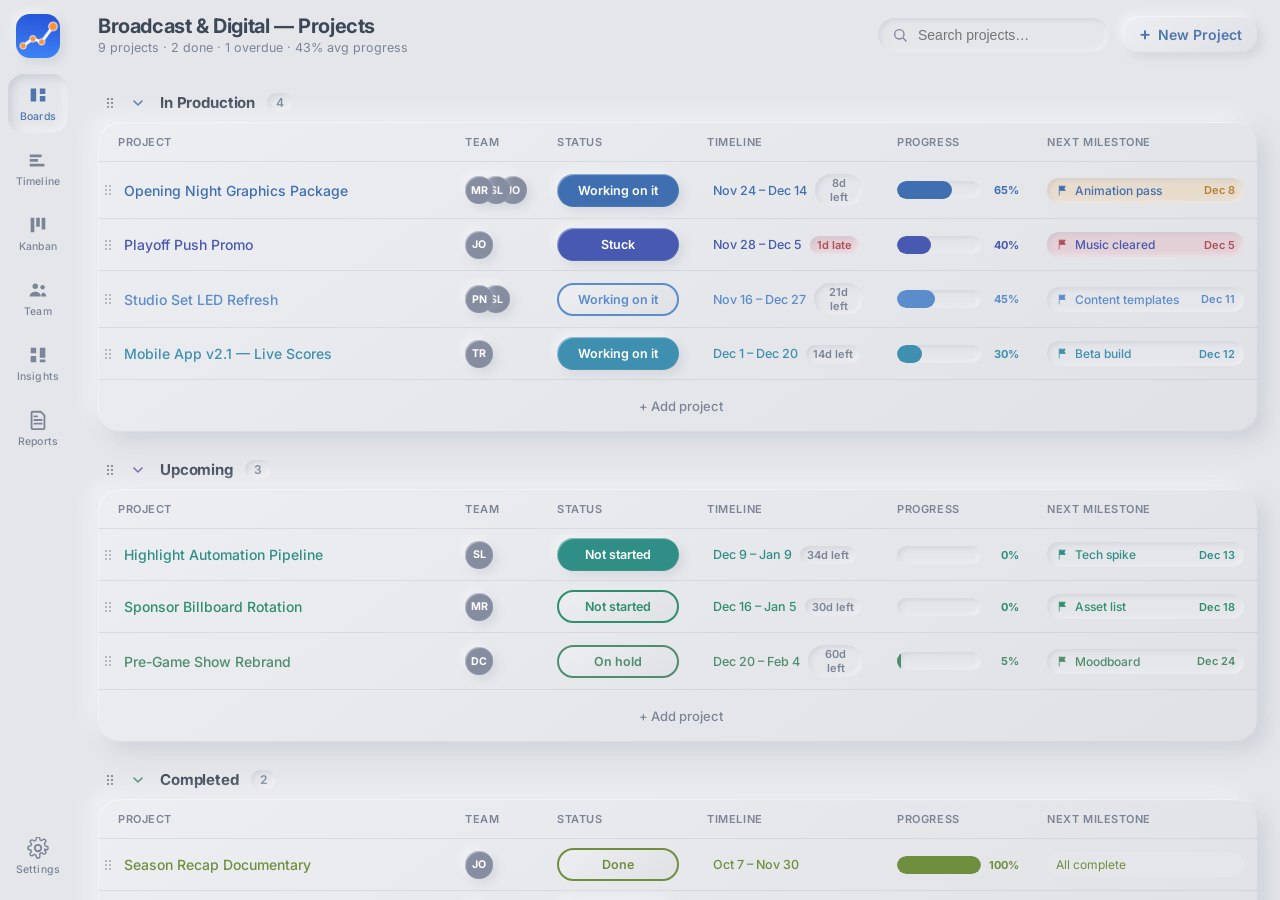
==== commit 72334275: "Settings page: milestone presets, preferences, archive & clear completed New Settings view (gear at " ====
--- a/index.html
+++ b/index.html
@@ -56,6 +56,10 @@
         <svg viewBox="0 0 24 24"><path d="M6 3h9l4 4v14a1 1 0 01-1 1H6a1 1 0 01-1-1V4a1 1 0 011-1z" fill="none" stroke="currentColor" stroke-width="2" stroke-linejoin="round"/><path d="M8 12h8M8 16h8M8 8h3" stroke="currentColor" stroke-width="2" stroke-linecap="round"/></svg>
         <span>Reports</span>
       </button>
+      <button class="rail__btn rail__btn--gear" data-nav="settings" title="Settings">
+        <svg viewBox="0 0 24 24"><path d="M12 15.5a3.5 3.5 0 100-7 3.5 3.5 0 000 7z" fill="none" stroke="currentColor" stroke-width="2"/><path d="M19.4 13a1.7 1.7 0 00.3 1.9l.1.1a2 2 0 11-2.8 2.8l-.1-.1a1.7 1.7 0 00-1.9-.3 1.7 1.7 0 00-1 1.5V21a2 2 0 11-4 0v-.1a1.7 1.7 0 00-1.1-1.6 1.7 1.7 0 00-1.9.3l-.1.1a2 2 0 11-2.8-2.8l.1-.1a1.7 1.7 0 00.3-1.9 1.7 1.7 0 00-1.5-1H3a2 2 0 110-4h.1a1.7 1.7 0 001.6-1.1 1.7 1.7 0 00-.3-1.9l-.1-.1A2 2 0 116.9 3.6l.1.1a1.7 1.7 0 001.9.3H9a1.7 1.7 0 001-1.5V2a2 2 0 114 0v.1a1.7 1.7 0 001 1.5 1.7 1.7 0 001.9-.3l.1-.1a2 2 0 112.8 2.8l-.1.1a1.7 1.7 0 00-.3 1.9V9a1.7 1.7 0 001.5 1H21a2 2 0 110 4h-.1a1.7 1.7 0 00-1.5 1z" fill="none" stroke="currentColor" stroke-width="1.6" stroke-linejoin="round"/></svg>
+        <span>Settings</span>
+      </button>
     </nav>
 
     <!-- Main -->
--- a/css/styles.css
+++ b/css/styles.css
@@ -371,11 +371,19 @@
 /* ===== Modal ============================================================== */
 .modal-host { position: fixed; inset: 0; z-index: 300; display: flex; align-items: center; justify-content: center; padding: 20px; }
 .modal-backdrop {
-  position: absolute; inset: 0; background: rgba(20,26,50,.5);
+  position: absolute; inset: 0; background: transparent;
   -webkit-backdrop-filter: blur(6px); backdrop-filter: blur(6px);
-  /* Own compositor layer so the blur is rasterized once instead of every frame. */
-  will-change: opacity; transform: translateZ(0);
-}
+  transform: translateZ(0);
+}
+/* The tint fades in on a SEPARATE, non-filtered layer. Never animate the opacity
+   of the blur layer itself — that re-rasterizes the whole-screen blur every
+   frame and is the source of the open stutter. The blur is static (sampled
+   once); only this cheap tint transitions. */
+.modal-backdrop::after {
+  content: ''; position: absolute; inset: 0; background: rgba(20,26,50,.5);
+  opacity: 0; transition: opacity var(--motion) var(--ease-standard);
+}
+.modal-backdrop.is-open::after { opacity: 1; }
 .modal { position: relative; background: var(--surface); border-radius: 16px; box-shadow: var(--shadow-lg); width: 100%; max-width: 560px; max-height: 90vh; display: flex; flex-direction: column; overflow: hidden; will-change: transform, opacity; }
 .modal__head { display: flex; align-items: center; justify-content: space-between; padding: 18px 22px; border-bottom: 1px solid var(--line); }
 .modal__eyebrow { font-size: 12px; font-weight: 700; text-transform: uppercase; letter-spacing: .06em; color: var(--blue); }
@@ -615,7 +623,8 @@
 .modal__head, .modal__foot { border-color: var(--line-soft); background: transparent; }
 .modal__eyebrow { color: var(--nm-accent); }
 .modal__close { background: var(--nm-base); background-image: var(--nm-grad); box-shadow: var(--nm-raised-sm); color: var(--nm-text); }
-.modal-backdrop { background: rgba(150,160,175,.42); }
+.modal-backdrop { background: transparent; }
+.modal-backdrop::after { background: rgba(150,160,175,.42); }
 
 /* ---- Popover ---- */
 .popover { background: var(--nm-base); background-image: var(--nm-grad); }
@@ -773,7 +782,9 @@
 .kcard--stroke::before { opacity: .85; width: 3px; }
 
 /* Timeline bar: red ring when the project is overdue. */
-.gbar.is-late { box-shadow: 0 0 0 2px #b04e5b, var(--nm-raised-sm); }
+/* Overdue projects are flagged on the board and Insights; the timeline bar keeps
+   its plain look (no red ring). */
+.gbar.is-late { box-shadow: 0 2px 6px rgba(0,0,0,.14); }
 
 /* Whole-row tint: every neutral text element in a row takes the project's
    color (--pjc), so a row reads as one color end to end. The late / due-soon
@@ -1053,3 +1064,59 @@
   .view-root { overflow: visible; padding: 0; }
   .report__section, .report__stat { box-shadow: none; border: 1px solid #ddd; }
 }
+
+/* ---- House rule: no left-edge highlight bars on cards ----------------------
+   The colored accent stripe on the left of Kanban cards is removed. Don't
+   reintroduce this pattern (a coloured bar hugging a card/row's left edge). */
+.kcard { padding-left: 12px; }
+.kcard::before { display: none; }
+.kcard--fill { box-shadow: var(--nm-raised-sm); }
+.kcard--fill::before, .kcard--stroke::before { display: none; }
+
+/* Team card: completed-projects toggle */
+.pcard__done-toggle {
+  margin-top: 8px; border: 0; background: transparent; cursor: pointer;
+  font-size: 12px; font-weight: 600; color: var(--nm-text-soft); padding: 4px 2px;
+}
+.pcard__done-toggle:hover { color: var(--nm-accent); }
+.pcard__proj--done .pcard__proj-name { text-decoration: line-through; color: var(--nm-text-soft); }
+
+/* Team card actions row (View board / Share) */
+.pcard__actions { display: flex; gap: 8px; margin-top: 12px; }
+.pcard__actions .pcard__viewas { margin-top: 0; }
+.pcard__share { flex: 0 0 auto; width: auto; padding-left: 16px; padding-right: 16px; }
+
+/* ---- Settings gear (bottom of the rail) ----------------------------------- */
+.rail__btn--gear { margin-top: auto; }
+
+/* ---- Settings page -------------------------------------------------------- */
+.settings { max-width: 680px; display: flex; flex-direction: column; gap: 16px; }
+.settings__section { background: var(--nm-base); background-image: var(--nm-grad); box-shadow: var(--nm-raised-sm); border-radius: 16px; padding: 18px 20px; }
+.settings__title { font-size: 14px; font-weight: 700; color: var(--nm-text); margin-bottom: 4px; }
+.settings__hint { font-size: 12.5px; color: var(--nm-text-soft); margin-bottom: 12px; line-height: 1.4; }
+.settings__inline { display: flex; align-items: center; gap: 10px; flex-wrap: wrap; }
+.settings__unit { font-size: 13px; color: var(--nm-text-soft); }
+.settings__count { font-size: 13px; color: var(--nm-text-soft); margin-bottom: 12px; }
+.settings__add { margin-top: 10px; }
+.settings .input { max-width: 420px; }
+
+.preset-list { display: flex; flex-direction: column; gap: 8px; }
+.preset-row { display: grid; grid-template-columns: 1fr auto 30px; align-items: center; gap: 10px; }
+.preset-row__off { display: flex; align-items: center; gap: 6px; }
+.preset-row__del {
+  border: 0; width: 30px; height: 30px; border-radius: 8px; cursor: pointer; font-size: 18px; line-height: 1;
+  color: var(--nm-text-soft); background: var(--nm-base); background-image: var(--nm-grad); box-shadow: var(--nm-raised-sm);
+}
+.preset-row__del:hover { color: #b04e5b; }
+
+/* Milestone preset quick-add chips in the project editor */
+.ms-presets { display: flex; align-items: center; gap: 7px; flex-wrap: wrap; margin-bottom: 10px; }
+.ms-presets__label { font-size: 12px; color: var(--nm-text-soft); font-weight: 600; }
+.ms-presets__chip {
+  border: 0; cursor: pointer; font-size: 12.5px; font-weight: 600; color: var(--nm-accent);
+  padding: 6px 11px; border-radius: 999px;
+  background: var(--nm-base); background-image: var(--nm-grad); box-shadow: var(--nm-raised-sm);
+  transition: transform var(--motion-fast) var(--ease-standard);
+}
+.ms-presets__chip:hover { transform: translateY(-1px); }
+.ms-presets__chip:active { transform: scale(.96); }
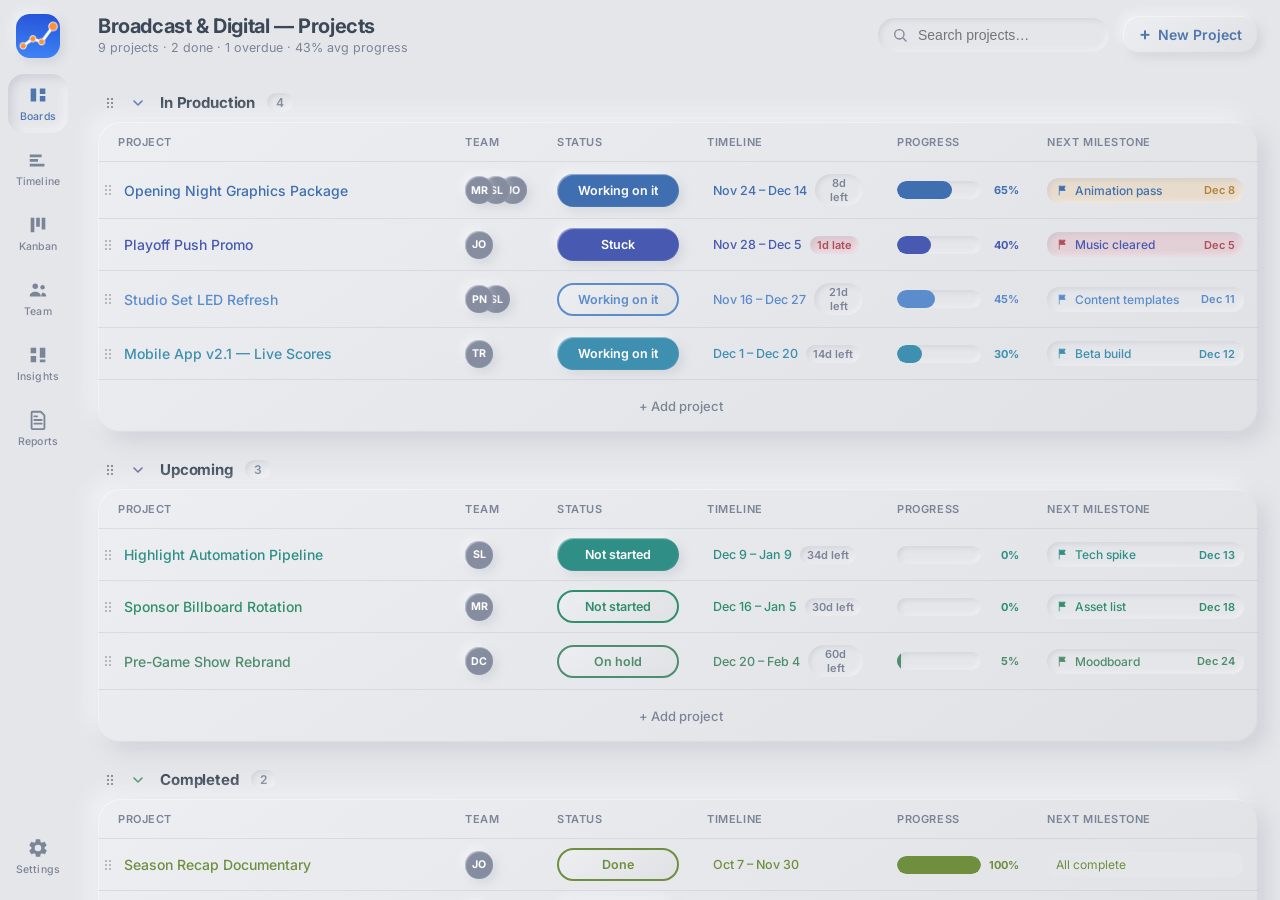
==== commit 7cb250fa: "Fix Settings gear icon; add date range to completed-projects archive The rail fills icons solid, so " ====
--- a/index.html
+++ b/index.html
@@ -57,7 +57,7 @@
         <span>Reports</span>
       </button>
       <button class="rail__btn rail__btn--gear" data-nav="settings" title="Settings">
-        <svg viewBox="0 0 24 24"><path d="M12 15.5a3.5 3.5 0 100-7 3.5 3.5 0 000 7z" fill="none" stroke="currentColor" stroke-width="2"/><path d="M19.4 13a1.7 1.7 0 00.3 1.9l.1.1a2 2 0 11-2.8 2.8l-.1-.1a1.7 1.7 0 00-1.9-.3 1.7 1.7 0 00-1 1.5V21a2 2 0 11-4 0v-.1a1.7 1.7 0 00-1.1-1.6 1.7 1.7 0 00-1.9.3l-.1.1a2 2 0 11-2.8-2.8l.1-.1a1.7 1.7 0 00.3-1.9 1.7 1.7 0 00-1.5-1H3a2 2 0 110-4h.1a1.7 1.7 0 001.6-1.1 1.7 1.7 0 00-.3-1.9l-.1-.1A2 2 0 116.9 3.6l.1.1a1.7 1.7 0 001.9.3H9a1.7 1.7 0 001-1.5V2a2 2 0 114 0v.1a1.7 1.7 0 001 1.5 1.7 1.7 0 001.9-.3l.1-.1a2 2 0 112.8 2.8l-.1.1a1.7 1.7 0 00-.3 1.9V9a1.7 1.7 0 001.5 1H21a2 2 0 110 4h-.1a1.7 1.7 0 00-1.5 1z" fill="none" stroke="currentColor" stroke-width="1.6" stroke-linejoin="round"/></svg>
+        <svg viewBox="0 0 24 24"><path d="M19.14 12.94a7.49 7.49 0 000-1.88l2.03-1.58a.5.5 0 00.12-.64l-1.92-3.32a.5.5 0 00-.6-.22l-2.39.96a7.3 7.3 0 00-1.62-.94l-.36-2.54a.5.5 0 00-.5-.42h-3.84a.5.5 0 00-.5.42l-.36 2.54c-.59.24-1.13.56-1.62.94l-2.39-.96a.5.5 0 00-.6.22L2.68 8.84a.5.5 0 00.12.64l2.03 1.58a7.49 7.49 0 000 1.88l-2.03 1.58a.5.5 0 00-.12.64l1.92 3.32c.14.24.42.34.66.22l2.39-.96c.49.38 1.03.7 1.62.94l.36 2.54c.05.24.26.42.5.42h3.84c.24 0 .45-.18.5-.42l.36-2.54c.59-.24 1.13-.56 1.62-.94l2.39.96c.24.12.52.02.66-.22l1.92-3.32a.5.5 0 00-.12-.64l-2.03-1.58zM12 15.6A3.6 3.6 0 1112 8.4a3.6 3.6 0 010 7.2z"/></svg>
         <span>Settings</span>
       </button>
     </nav>
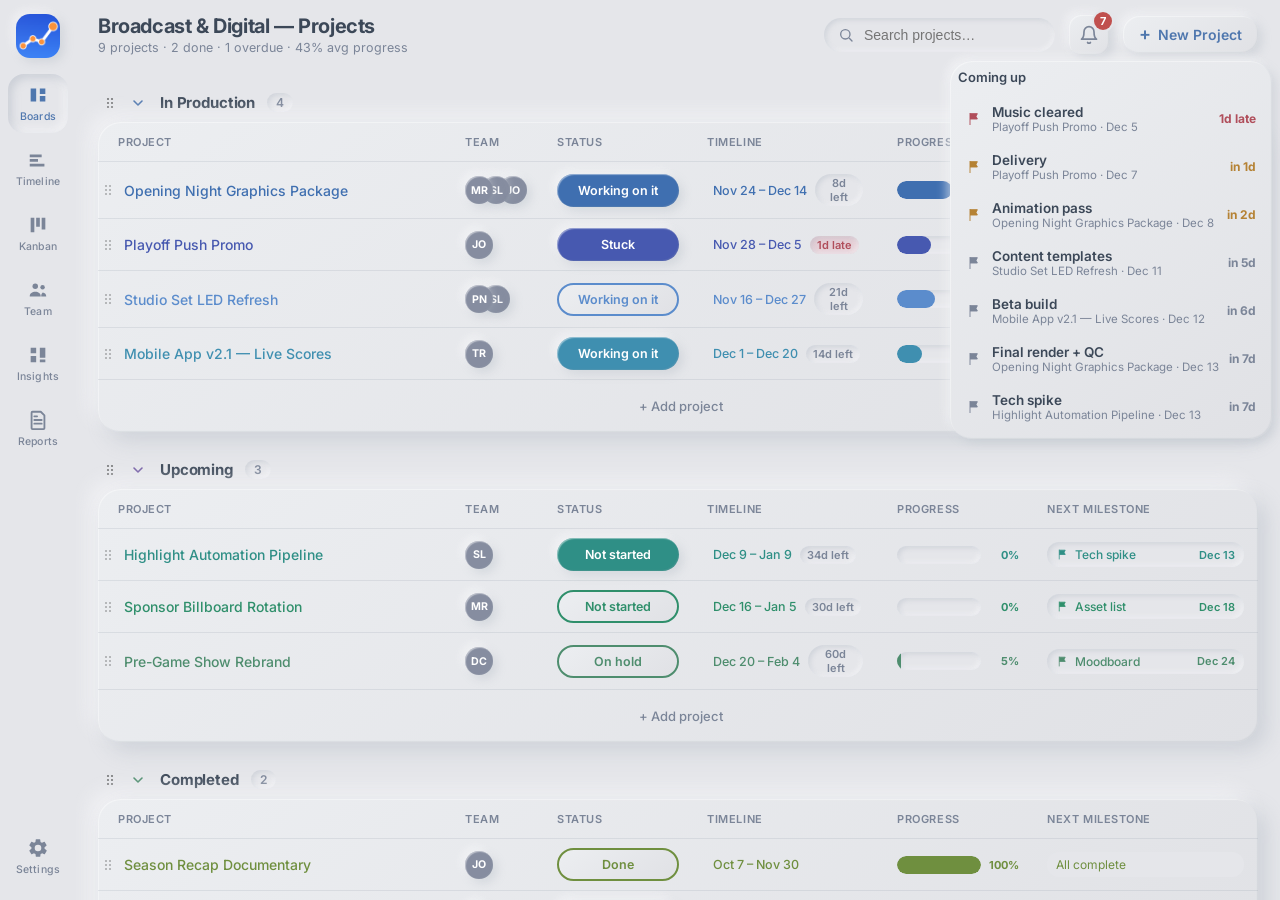
==== commit 15f39001: "Milestone reminders: due-soon digest on open + topbar bell A bell in the top bar shows a count of up" ====
--- a/index.html
+++ b/index.html
@@ -76,6 +76,10 @@
           <svg viewBox="0 0 24 24"><circle cx="11" cy="11" r="7" fill="none" stroke="currentColor" stroke-width="2"/><path d="M21 21l-4-4" stroke="currentColor" stroke-width="2" stroke-linecap="round"/></svg>
           <input id="searchInput" type="search" placeholder="Search projects…" autocomplete="off" />
         </div>
+        <button class="topbar__bell" id="reminderBtn" aria-label="Reminders" title="Upcoming milestones">
+          <svg viewBox="0 0 24 24"><path d="M18 8a6 6 0 10-12 0c0 7-3 9-3 9h18s-3-2-3-9z" fill="none" stroke="currentColor" stroke-width="2" stroke-linejoin="round"/><path d="M13.7 21a2 2 0 01-3.4 0" fill="none" stroke="currentColor" stroke-width="2" stroke-linecap="round"/></svg>
+          <span class="topbar__bell-badge" id="reminderBadge" hidden>0</span>
+        </button>
         <button class="btn btn--primary topbar__add" id="addProjectBtn">
           <span class="btn__plus">+</span><span class="btn__label">New Project</span>
         </button>
--- a/css/styles.css
+++ b/css/styles.css
@@ -1120,3 +1120,103 @@
 }
 .ms-presets__chip:hover { transform: translateY(-1px); }
 .ms-presets__chip:active { transform: scale(.96); }
+
+/* Settings: categories manager */
+.cat-list { display: flex; flex-direction: column; gap: 8px; }
+.cat-row { display: grid; grid-template-columns: 26px 1fr auto 30px; align-items: center; gap: 10px; }
+.cat-row__dot { width: 22px; height: 22px; border: 0; border-radius: 50%; cursor: pointer; box-shadow: var(--nm-raised-sm); padding: 0; }
+.cat-row__dot:hover { transform: scale(1.1); }
+.cat-row__count { font-size: 12px; color: var(--nm-text-soft); white-space: nowrap; }
+
+/* Settings: labeled rows for defaults */
+.settings__row { display: flex; align-items: center; gap: 12px; margin-bottom: 10px; }
+.settings__row-label { font-size: 13px; color: var(--nm-text-soft); font-weight: 600; min-width: 90px; }
+.settings__row .input--select, .settings__row .settings__inline { flex: 1; max-width: 280px; }
+.ms-presets__chip.is-on { color: #fff; background: var(--nm-accent); background-image: none; }
+
+/* ============================================================================
+   DARK THEME — override the neumorphic token set on a dark base.
+   ========================================================================== */
+:root[data-theme="dark"] {
+  --nm-base: #23262c;
+  --nm-grad: linear-gradient(145deg, #282c33 0%, #202329 100%);
+  --motion-lift-bg: #23262c;
+  --motion-lift-shadow: 0 12px 28px rgba(0,0,0,.55);
+  --nm-text: #e6e9f0;
+  --nm-text-soft: #98a2b3;
+  --nm-accent: #78a6df;
+  --bg: #23262c;
+  --surface: #23262c;
+  --ink: #e6e9f0;
+  --ink-soft: #98a2b3;
+  --blue: #78a6df;
+  --line: transparent;
+  --line-soft: rgba(255,255,255,.08);
+  --nm-raised: inset 1px 1px 1px rgba(255,255,255,.05), inset -1px -1px 1px rgba(0,0,0,.45), 9px 9px 20px rgba(0,0,0,.5), -9px -9px 20px rgba(255,255,255,.03);
+  --nm-raised-sm: inset 1px 1px 1px rgba(255,255,255,.05), inset -1px -1px 1px rgba(0,0,0,.45), 4px 4px 10px rgba(0,0,0,.45), -4px -4px 10px rgba(255,255,255,.03);
+  --nm-inset: inset 4px 4px 9px rgba(0,0,0,.5), inset -4px -4px 9px rgba(255,255,255,.035);
+  --nm-inset-sm: inset 2px 2px 5px rgba(0,0,0,.45), inset -2px -2px 5px rgba(255,255,255,.035);
+  --shadow-sm: var(--nm-raised-sm);
+  --shadow-md: var(--nm-raised);
+  --shadow-lg: var(--nm-raised);
+}
+/* Hardcoded light surfaces that tokens don't cover */
+:root[data-theme="dark"] .timeline__months { background: #1e2127; }
+:root[data-theme="dark"] .btn--soft { background: var(--nm-base); background-image: var(--nm-grad); color: var(--nm-text); box-shadow: var(--nm-raised-sm); }
+:root[data-theme="dark"] .btn--soft:hover { background: var(--nm-base); }
+:root[data-theme="dark"] .modal__close:hover { background: var(--nm-base); }
+:root[data-theme="dark"] .avatar--empty { background: #33363d; box-shadow: inset 0 0 0 2px #3d4048; color: #838a98; }
+:root[data-theme="dark"] .row:not(.row--header):not(.row--add):hover { background: rgba(255,255,255,.045); }
+:root[data-theme="dark"] .row--add:hover { background: rgba(255,255,255,.035); }
+:root[data-theme="dark"] .gdia { background: #e6e9f0; border-color: #23262c; }
+:root[data-theme="dark"] .kcard.is-col-dragging, :root[data-theme="dark"] .cell.is-col-dragging, :root[data-theme="dark"] .row.is-row-dragging { background: var(--nm-base); }
+/* Board name color chip already uses white text — fine on dark. */
+
+/* ============================================================================
+   COMPACT DENSITY
+   ========================================================================== */
+:root.density-compact .row { min-height: 42px; }
+:root.density-compact .cell { padding: 5px 12px; }
+:root.density-compact .cell:first-child { padding-left: 18px; }
+:root.density-compact .cell__name { font-size: 13px; }
+:root.density-compact .group { margin-bottom: 16px; }
+:root.density-compact .kcard { padding: 9px; }
+:root.density-compact .pcard { padding: 13px; }
+:root.density-compact .view-root { padding: 16px; }
+:root.density-compact .timeline__row { }
+
+/* ---- Segmented control (Settings) ----------------------------------------- */
+.seg { display: inline-flex; padding: 3px; border-radius: 999px; box-shadow: var(--nm-inset-sm); background: var(--nm-base); }
+.seg__btn {
+  border: 0; background: transparent; cursor: pointer; padding: 6px 14px; border-radius: 999px;
+  font-size: 12.5px; font-weight: 600; color: var(--nm-text-soft);
+  transition: color var(--motion-fast) var(--ease-standard);
+}
+.seg__btn.is-on { color: var(--nm-accent); background: var(--nm-base); background-image: var(--nm-grad); box-shadow: var(--nm-raised-sm); }
+
+/* ---- Reminders (topbar bell + digest) ------------------------------------- */
+.topbar__bell {
+  position: relative; border: 0; cursor: pointer; flex: none;
+  width: 40px; height: 40px; border-radius: 12px; color: var(--nm-text-soft);
+  background: var(--nm-base); background-image: var(--nm-grad); box-shadow: var(--nm-raised-sm);
+  display: inline-flex; align-items: center; justify-content: center;
+  transition: transform var(--motion-fast) var(--ease-standard), color var(--motion-fast) var(--ease-standard);
+}
+.topbar__bell:hover { transform: translateY(-1px); color: var(--nm-text); }
+.topbar__bell svg { width: 20px; height: 20px; }
+.topbar__bell-badge {
+  position: absolute; top: -3px; right: -3px; min-width: 18px; height: 18px; padding: 0 5px;
+  border-radius: 999px; background: #c0504e; color: #fff; font-size: 11px; font-weight: 700;
+  display: inline-flex; align-items: center; justify-content: center; box-shadow: 0 0 0 2px var(--nm-base);
+}
+.popover--reminders { min-width: 300px; max-width: 340px; padding: 8px; }
+.rem-empty { padding: 14px 10px; color: var(--nm-text-soft); font-size: 13px; text-align: center; }
+.rem-item { display: grid; grid-template-columns: auto 1fr auto; align-items: center; gap: 10px; width: 100%; border: 0; background: transparent; text-align: left; padding: 9px 8px; border-radius: 10px; cursor: pointer; }
+.rem-item:hover { background: rgba(156,165,178,.12); }
+.rem-item__flag { width: 16px; height: 16px; color: var(--nm-text-soft); }
+.rem-item__flag.is-soon { color: #b58234; } .rem-item__flag.is-late { color: #b04e5b; }
+.rem-item__flag svg { width: 16px; height: 16px; }
+.rem-item__name { font-size: 13.5px; font-weight: 600; color: var(--nm-text); overflow: hidden; text-overflow: ellipsis; white-space: nowrap; }
+.rem-item__proj { font-size: 11.5px; color: var(--nm-text-soft); overflow: hidden; text-overflow: ellipsis; white-space: nowrap; }
+.rem-item__when { font-size: 12px; font-weight: 700; color: var(--nm-text-soft); white-space: nowrap; }
+.rem-item__when.is-soon { color: #b58234; } .rem-item__when.is-late { color: #b04e5b; }
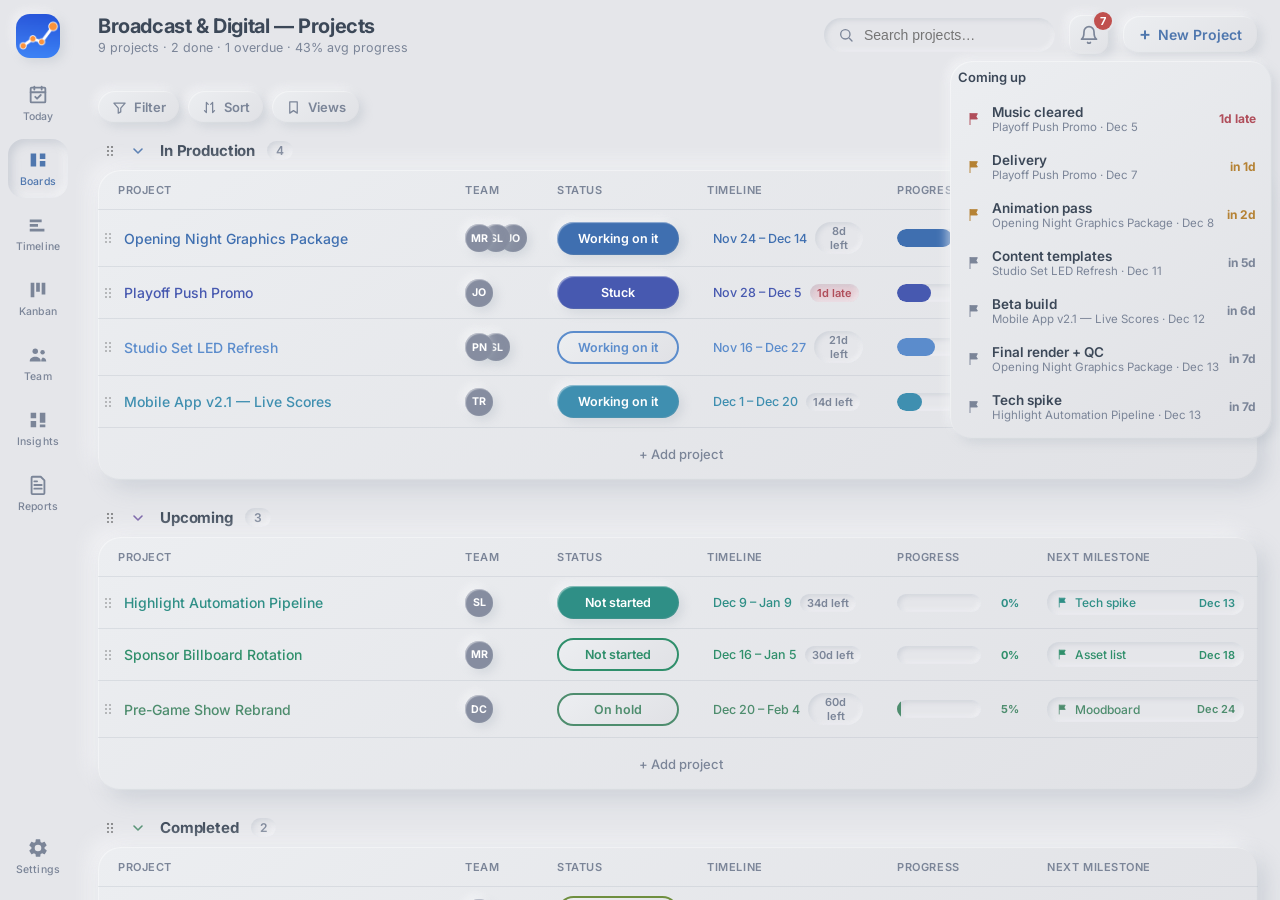
==== commit aa5c72da: "Today view: the morning glance A new Today view (top of the rail): everything not done, grouped into" ====
--- a/index.html
+++ b/index.html
@@ -32,6 +32,10 @@
       <div class="rail__logo" title="Line Sweep Pro">
         <img src="icons/icon-192.png" alt="Line Sweep Pro" />
       </div>
+      <button class="rail__btn" data-nav="today" title="Today">
+        <svg viewBox="0 0 24 24"><path d="M5 4h14a1 1 0 011 1v14a1 1 0 01-1 1H5a1 1 0 01-1-1V5a1 1 0 011-1z" fill="none" stroke="currentColor" stroke-width="2"/><path d="M4 9h16M8 3v3M16 3v3" fill="none" stroke="currentColor" stroke-width="2" stroke-linecap="round"/><path d="M9 14l2 2 4-4" fill="none" stroke="currentColor" stroke-width="2" stroke-linecap="round" stroke-linejoin="round"/></svg>
+        <span>Today</span>
+      </button>
       <button class="rail__btn is-active" data-nav="board" title="Boards">
         <svg viewBox="0 0 24 24"><path d="M4 5h6v14H4zM14 5h6v6h-6zM14 13h6v6h-6z"/></svg>
         <span>Boards</span>
--- a/css/styles.css
+++ b/css/styles.css
@@ -402,7 +402,7 @@
 .form-grid .field { margin-bottom: 0; }
 
 .ms-editor { display: flex; flex-direction: column; gap: 8px; }
-.ms-editor__row { display: grid; grid-template-columns: 16px 18px minmax(70px, 1fr) 132px 92px 28px; align-items: center; gap: 7px; border-radius: 10px; }
+.ms-editor__row { display: grid; grid-template-columns: 16px 18px minmax(60px, 1fr) 124px 84px 26px 26px; align-items: center; gap: 6px; border-radius: 10px; }
 /* No drop-indicator bar — the lifted row is the cue (Rundown style). */
 .ms-editor__row.is-dragging { opacity: 1; transform: scale(1.01); background: var(--nm-base); box-shadow: 0 8px 22px rgba(60,72,110,.18); border-radius: 12px; position: relative; z-index: 2; }
 .ms-editor__handle { display: flex; align-items: center; justify-content: center; width: 16px; color: var(--ink-soft); cursor: grab; touch-action: none; }
@@ -1220,3 +1220,106 @@
 .rem-item__proj { font-size: 11.5px; color: var(--nm-text-soft); overflow: hidden; text-overflow: ellipsis; white-space: nowrap; }
 .rem-item__when { font-size: 12px; font-weight: 700; color: var(--nm-text-soft); white-space: nowrap; }
 .rem-item__when.is-soon { color: #b58234; } .rem-item__when.is-late { color: #b04e5b; }
+
+/* Settings: status/priority label+color rows (no count/delete column) */
+.cat-row--lc { grid-template-columns: 26px 1fr; }
+
+/* ---- Board toolbar: filter / sort / saved views --------------------------- */
+.board-toolbar { display: flex; align-items: center; gap: 8px; margin-bottom: 16px; flex-wrap: wrap; }
+.tb-btn {
+  display: inline-flex; align-items: center; gap: 7px; border: 0; cursor: pointer;
+  padding: 8px 14px; border-radius: 999px; font-size: 13px; font-weight: 600; color: var(--nm-text-soft);
+  background: var(--nm-base); background-image: var(--nm-grad); box-shadow: var(--nm-raised-sm);
+  transition: transform var(--motion-fast) var(--ease-standard), color var(--motion-fast) var(--ease-standard);
+}
+.tb-btn:hover { transform: translateY(-1px); color: var(--nm-text); }
+.tb-btn.is-active { color: var(--nm-accent); }
+.tb-btn__icon { display: inline-flex; }
+.tb-btn__icon svg { width: 15px; height: 15px; }
+.tb-btn__badge { min-width: 18px; height: 18px; padding: 0 5px; border-radius: 999px; background: var(--nm-accent); color: #fff; font-size: 11px; font-weight: 700; display: inline-flex; align-items: center; justify-content: center; }
+.tb-btn--ghost { background: transparent; background-image: none; box-shadow: none; color: var(--nm-text-soft); }
+.tb-btn--ghost:hover { color: #b04e5b; }
+
+/* Sorted board hides the manual drag grips */
+.board.is-sorted .row-grip { display: none; }
+
+/* Filter popover */
+.popover--filter { min-width: 260px; max-width: 300px; padding: 10px; }
+.filter-chips { display: flex; flex-wrap: wrap; gap: 6px; margin: 4px 0 10px; }
+.filter-chip {
+  border: 0; cursor: pointer; font-size: 12px; font-weight: 600; color: var(--nm-text-soft);
+  padding: 5px 10px; border-radius: 999px; background: var(--nm-base); background-image: var(--nm-grad); box-shadow: var(--nm-raised-sm);
+}
+.filter-chip.is-on { color: var(--nm-accent); box-shadow: var(--nm-inset-sm); }
+
+/* Saved views rows */
+.view-row { display: flex; align-items: center; gap: 6px; }
+.view-row__open { flex: 1; text-align: left; border: 0; background: transparent; cursor: pointer; padding: 8px; border-radius: 8px; font-size: 13px; color: var(--nm-text); font-weight: 500; }
+.view-row__open:hover { background: rgba(156,165,178,.12); }
+.view-row__del { border: 0; background: transparent; cursor: pointer; width: 28px; height: 28px; border-radius: 8px; font-size: 16px; color: var(--nm-text-soft); }
+.view-row__del:hover { color: #b04e5b; }
+
+/* ---- Command palette ------------------------------------------------------ */
+.cmdk { position: fixed; inset: 0; z-index: 400; display: flex; align-items: flex-start; justify-content: center; padding-top: 12vh; }
+.cmdk__backdrop { position: absolute; inset: 0; background: rgba(20,26,50,.42); -webkit-backdrop-filter: blur(4px); backdrop-filter: blur(4px); }
+:root[data-theme="dark"] .cmdk__backdrop { background: rgba(0,0,0,.5); }
+.cmdk__panel {
+  position: relative; width: 100%; max-width: 560px; border-radius: 16px; overflow: hidden;
+  background: var(--nm-base); background-image: var(--nm-grad); box-shadow: var(--nm-raised), 0 20px 50px rgba(0,0,0,.28);
+}
+.cmdk__input {
+  width: 100%; border: 0; outline: none; padding: 18px 20px; font-size: 16px; font-family: inherit;
+  color: var(--nm-text); background: transparent; border-bottom: 1px solid var(--line-soft);
+}
+.cmdk__list { max-height: 46vh; overflow-y: auto; padding: 8px; }
+.cmdk__item { display: flex; align-items: center; gap: 10px; padding: 10px 12px; border-radius: 10px; cursor: pointer; }
+.cmdk__item.is-sel { background: rgba(156,165,178,.16); }
+.cmdk__item-label { flex: 1; font-size: 14px; color: var(--nm-text); font-weight: 500; overflow: hidden; text-overflow: ellipsis; white-space: nowrap; }
+.cmdk__item-kind { font-size: 10.5px; text-transform: uppercase; letter-spacing: .05em; color: var(--nm-text-soft); font-weight: 700; background: var(--nm-base); box-shadow: var(--nm-inset-sm); padding: 3px 8px; border-radius: 999px; }
+.cmdk__empty { padding: 18px; text-align: center; color: var(--nm-text-soft); font-size: 14px; }
+
+/* Settings: template rows */
+.tpl-row { display: grid; grid-template-columns: 1fr 140px 30px; align-items: center; gap: 10px; }
+
+/* ---- Reference links ------------------------------------------------------ */
+.name-link {
+  flex: 0 0 auto; width: 22px; height: 22px; padding: 0; border: 0; border-radius: 6px; cursor: pointer;
+  display: inline-flex; align-items: center; justify-content: center;
+  color: var(--nm-text-soft); background: transparent;
+  transition: color var(--motion-fast) var(--ease-standard);
+}
+.name-link:hover { color: var(--nm-accent); }
+.name-link svg { width: 15px; height: 15px; }
+.popover--menu a.menu-opt { text-decoration: none; display: flex; align-items: center; gap: 8px; }
+.popover--menu a.menu-opt svg { width: 15px; height: 15px; flex: none; }
+.popover--menu a.menu-opt span { overflow: hidden; text-overflow: ellipsis; white-space: nowrap; }
+.links-editor { display: flex; flex-direction: column; gap: 7px; }
+.link-row { display: grid; grid-template-columns: 100px 1fr 28px; align-items: center; gap: 7px; }
+
+/* Milestone dependency button */
+.ms-editor__dep {
+  width: 26px; height: 26px; padding: 0; border: 0; border-radius: 7px; cursor: pointer;
+  display: inline-flex; align-items: center; justify-content: center;
+  color: var(--nm-text-soft); background: var(--nm-base); background-image: var(--nm-grad); box-shadow: var(--nm-raised-sm);
+}
+.ms-editor__dep svg { width: 13px; height: 13px; }
+.ms-editor__dep.is-on { color: var(--nm-accent); box-shadow: var(--nm-inset-sm); }
+
+/* ---- Today view ----------------------------------------------------------- */
+.today { max-width: 780px; display: flex; flex-direction: column; gap: 18px; }
+.today__sec { background: var(--nm-base); background-image: var(--nm-grad); box-shadow: var(--nm-raised-sm); border-radius: 16px; padding: 10px 12px; }
+.today__sec-head { display: flex; align-items: center; gap: 10px; padding: 6px 8px 8px; }
+.today__sec-title { font-size: 13px; font-weight: 700; text-transform: uppercase; letter-spacing: .05em; color: var(--nm-text-soft); }
+.today__sec-count { min-width: 22px; height: 22px; padding: 0 7px; border-radius: 999px; background: var(--nm-base); box-shadow: var(--nm-inset-sm); color: var(--nm-text-soft); font-size: 12px; font-weight: 700; display: inline-flex; align-items: center; justify-content: center; }
+.today__sec-count.is-late { color: #fff; background: #b04e5b; box-shadow: none; }
+.today__sec-count.is-soon { color: #fff; background: #b58234; box-shadow: none; }
+.today__empty { padding: 12px 8px; color: var(--nm-text-soft); font-size: 13px; }
+.today__item { display: grid; grid-template-columns: 10px 1fr auto auto; align-items: center; gap: 12px; width: 100%; border: 0; background: transparent; text-align: left; padding: 10px 8px; border-radius: 12px; cursor: pointer; }
+.today__item:hover { background: rgba(156,165,178,.12); }
+.today__dot { width: 10px; height: 10px; border-radius: 50%; }
+.today__label { display: flex; align-items: center; gap: 7px; font-size: 14px; font-weight: 600; color: var(--nm-text); }
+.today__flag { width: 14px; height: 14px; color: var(--nm-text-soft); flex: none; }
+.today__flag svg { width: 14px; height: 14px; }
+.today__sub { font-size: 12px; color: var(--nm-text-soft); margin-top: 2px; }
+.today__when { font-size: 12.5px; font-weight: 700; color: var(--nm-text-soft); white-space: nowrap; }
+.today__when.is-late { color: #b04e5b; } .today__when.is-soon { color: #b58234; }
